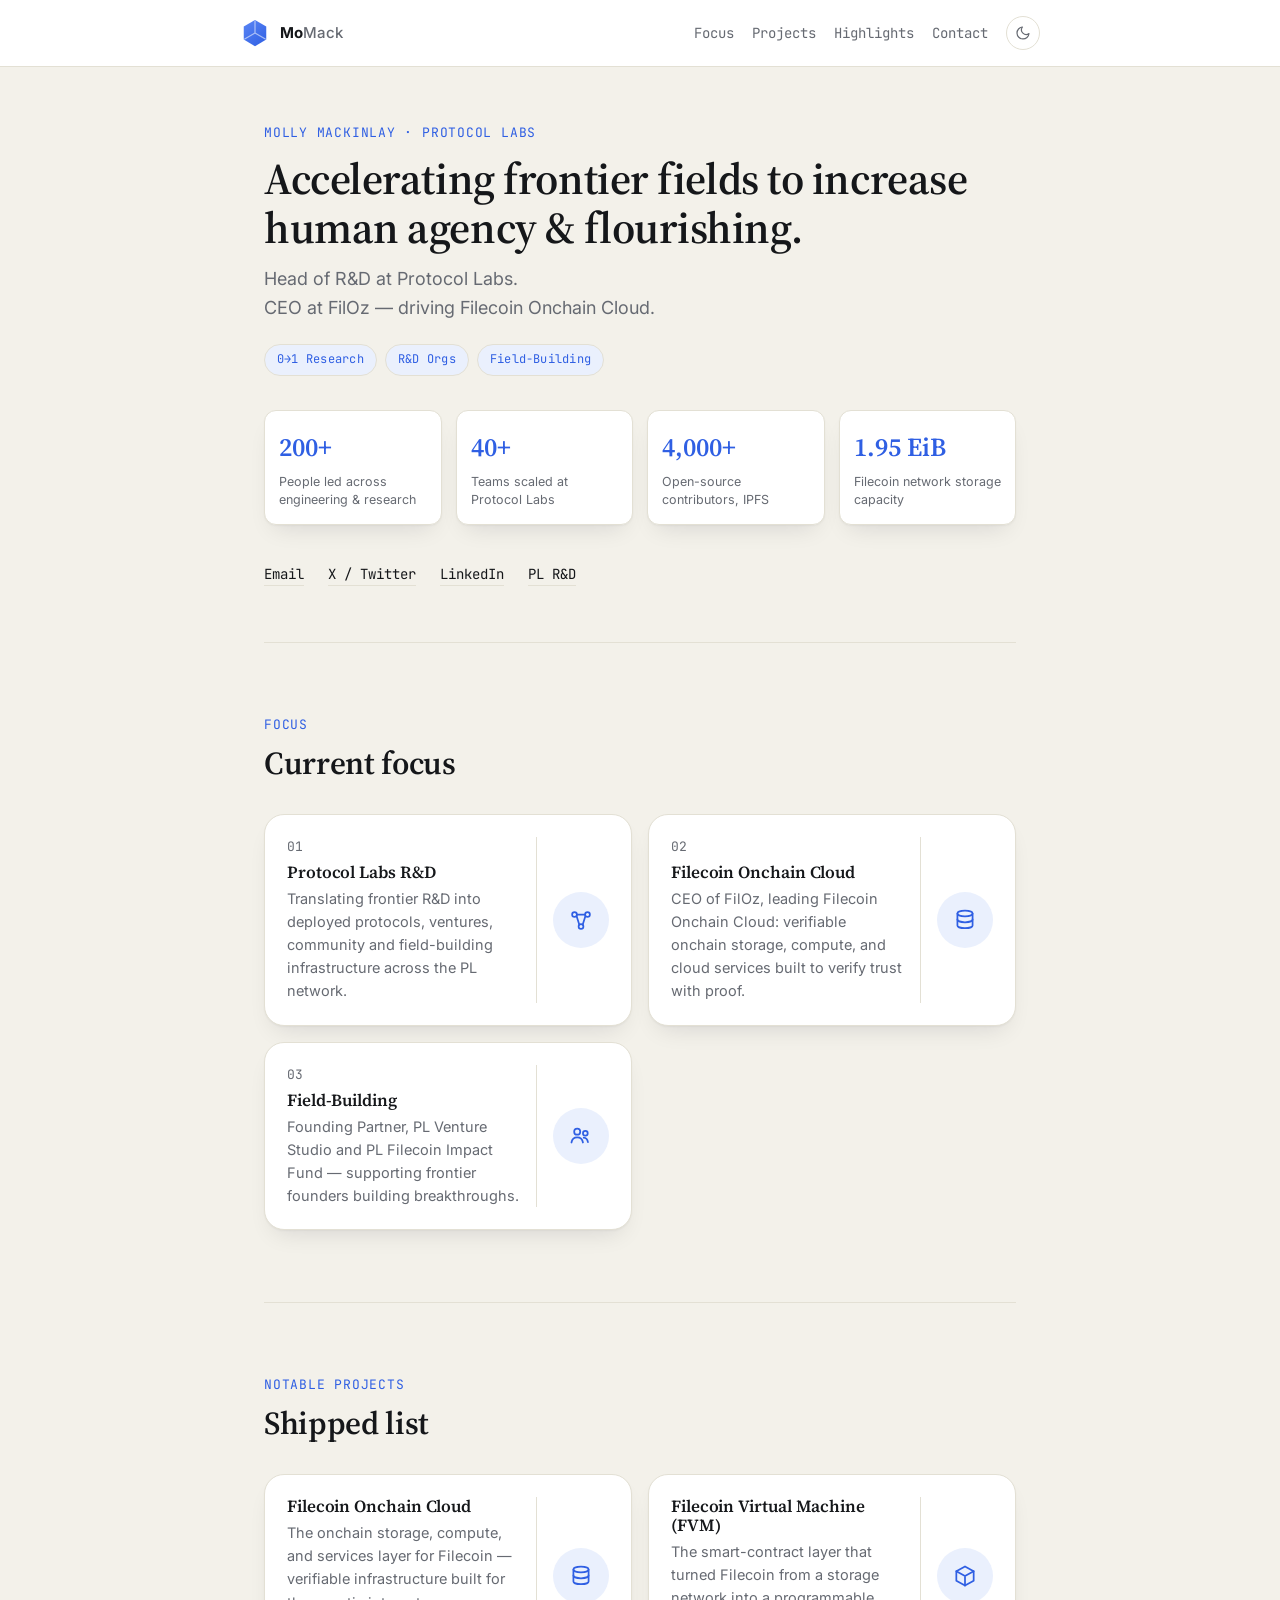
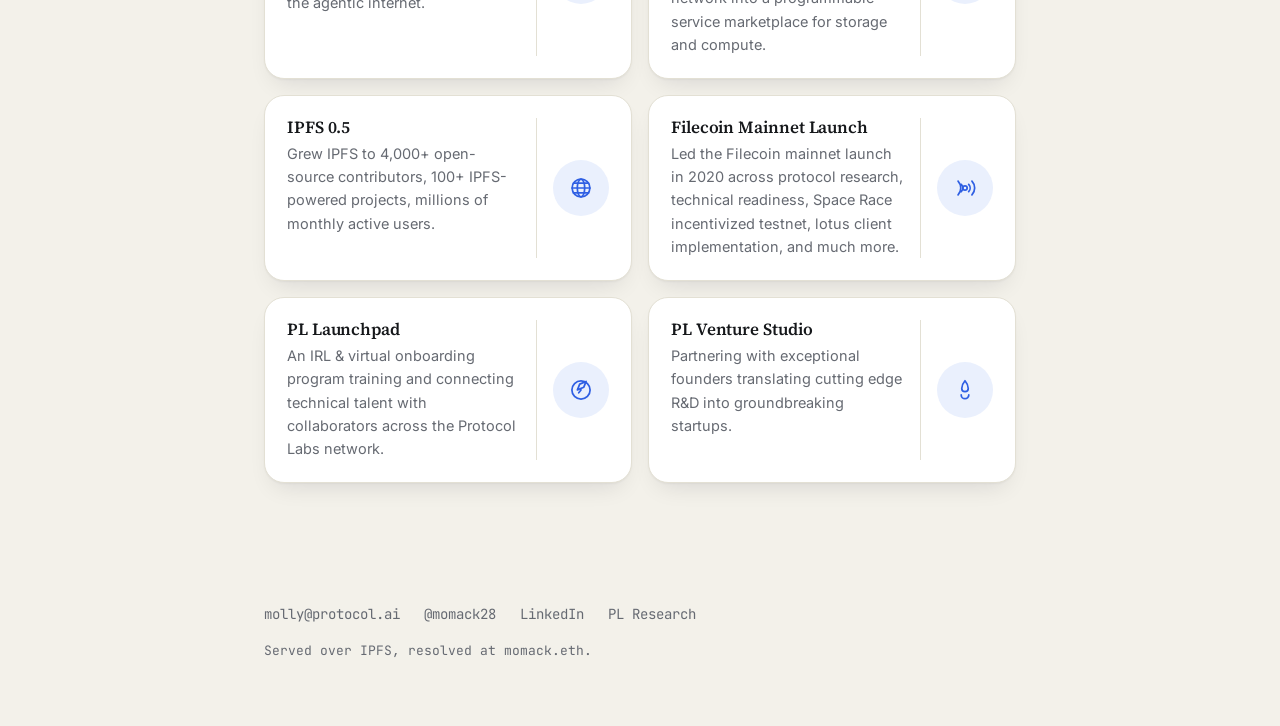
==== version3/index.html @ 441bd0ad "Apply batched suggestions from code review Co-authored-by: Molly <47838057+nalacateria@users.noreply" ====
<!DOCTYPE html>
<html lang="en">
<head>
  <meta charset="utf-8">
  <meta name="viewport" content="width=device-width, initial-scale=1">
  <title>Molly Mackinlay</title>
  <meta name="description" content="Molly Mackinlay — frontier field builder. Head of R&D, Protocol Labs & CEO, FilOz driving Filecoin Onchain Cloud.">

  <meta property="og:title" content="Molly Mackinlay">
  <meta property="og:description" content="Frontier field builder. R&D at Protocol Labs. Filecoin Onchain Cloud.">
  <meta property="og:type" content="website">
  <meta name="twitter:card" content="summary">
  <meta name="twitter:site" content="@momack28">

  <link rel="icon" type="image/svg+xml" href="favicon.svg">
  <link rel="preconnect" href="https://fonts.googleapis.com">
  <link rel="preconnect" href="https://fonts.gstatic.com" crossorigin>
  <link href="https://fonts.googleapis.com/css2?family=Source+Serif+4:opsz,wght@8..60,400;8..60,600;8..60,700&family=Inter:wght@400;500;600;700&family=JetBrains+Mono:wght@400;500&display=swap" rel="stylesheet">
  <link rel="stylesheet" href="style.css">
</head>
<body>

  <header class="topbar">
    <a class="logo" href="#top">
      <svg width="30" height="30" viewBox="0 0 32 32" fill="none">
        <defs>
          <linearGradient id="hex-grad" x1="4" y1="2" x2="28" y2="30" gradientUnits="userSpaceOnUse">
            <stop offset="0" stop-color="#5b86f5"/>
            <stop offset="1" stop-color="#2f5fe3"/>
          </linearGradient>
        </defs>
        <path d="M16 2 L28 9 L28 23 L16 30 L4 23 L4 9 Z" fill="url(#hex-grad)"/>
        <path d="M16 16 L16 3.2 M16 16 L27 22.4 M16 16 L5 22.4" stroke="#ffffff" stroke-opacity="0.55" stroke-width="1.3" stroke-linecap="round"/>
      </svg>
      <span class="wordmark"><b>Mo</b><span>Mack</span></span>
    </a>
    <div class="topbar-right">
      <nav>
        <a href="#focus">Focus</a>
        <a href="#projects">Projects</a>
        <a href="#highlights">Highlights</a>
        <a href="#contact">Contact</a>
      </nav>
      <button class="theme-toggle" id="theme-toggle" type="button" aria-label="Toggle dark mode">
        <svg class="icon-moon" width="16" height="16" viewBox="0 0 24 24" fill="none" stroke="currentColor" stroke-width="1.8" stroke-linecap="round" stroke-linejoin="round"><path d="M21 12.8A9 9 0 1 1 11.2 3 7 7 0 0 0 21 12.8Z"/></svg>
        <svg class="icon-sun" width="16" height="16" viewBox="0 0 24 24" fill="none" stroke="currentColor" stroke-width="1.8" stroke-linecap="round" stroke-linejoin="round"><circle cx="12" cy="12" r="4.5"/><path d="M12 2.5v2.5M12 19v2.5M4.6 4.6l1.8 1.8M17.6 17.6l1.8 1.8M2.5 12h2.5M19 12h2.5M4.6 19.4l1.8-1.8M17.6 6.4l1.8-1.8"/></svg>
      </button>
    </div>
  </header>

  <main id="top">

    <!-- ============================================================
         HERO — edit name, headline, role line, positioning tags,
         intro paragraph, and stats here. Third person throughout.
         Keep it evergreen: what's durably true, not a dated project.
    ============================================================= -->
    <section class="hero">
      <p class="eyebrow">Molly Mackinlay &middot; Protocol Labs</p>
      <h1>Accelerating frontier fields to increase human agency & flourishing.</h1>
      <p class="role">Head of R&amp;D at Protocol Labs.<br>
         CEO at FilOz — driving Filecoin Onchain Cloud.</p>
      <div class="pill-row">
        <span class="pill">0&rarr;1 Research</span>
        <span class="pill">R&amp;D Orgs</span>
        <span class="pill">Field-Building</span>
      </div>
      <div class="stats">
        <div class="stat">
          <p class="stat-number">200+</p>
          <p class="stat-label">People led across engineering &amp; research</p>
        </div>
        <div class="stat">
          <p class="stat-number">40+</p>
          <p class="stat-label">Teams scaled at Protocol Labs</p>
        </div>
        <div class="stat">
          <p class="stat-number">4,000+</p>
          <p class="stat-label">Open-source contributors, IPFS</p>
        </div>
        <div class="stat">
          <p class="stat-number">1.95 EiB</p>
          <p class="stat-label">Filecoin network storage capacity</p>
        </div>
      </div>
      <div class="cta-row">
        <a href="mailto:molly@protocol.ai">Email</a>
        <a href="https://twitter.com/momack28">X / Twitter</a>
        <a href="https://www.linkedin.com/in/mollymackinlay/">LinkedIn</a>
        <a href="https://plrd.org">PL R&amp;D</a>
      </div>
    </section>

    <!-- ============================================================
         FOCUS — the 3-5 things she spends time on right now.
         This is the "now" section: update the copy in place as focus
         shifts, rather than appending dated entries. Each card is
         title + description + a small icon on the right — keep that
         shape if you add one.
    ============================================================= -->
    <section id="focus" class="section">
      <p class="eyebrow">Focus</p>
      <h2>Current focus</h2>
      <div class="grid">
        <div class="card">
          <div class="card-body">
            <p class="tag">01</p>
            <h3>Protocol Labs R&amp;D</h3>
            <p>Translating frontier R&D into deployed protocols, ventures, community and field-building infrastructure across the PL network.</p>
          </div>
          <div class="card-divider"></div>
          <div class="card-icon">
            <svg viewBox="0 0 24 24" fill="none" stroke-width="1.6" stroke-linecap="round" stroke-linejoin="round"><circle cx="6" cy="7" r="2.2"/><circle cx="18" cy="7" r="2.2"/><circle cx="12" cy="18" r="2.2"/><path d="M7.9 8.3 10.3 16M16.1 8.3 13.7 16M8.2 7h7.6"/></svg>
          </div>
        </div>
        <div class="card">
          <div class="card-body">
            <p class="tag">02</p>
            <h3>Filecoin Onchain Cloud</h3>
            <p>CEO of FilOz, leading Filecoin Onchain Cloud: verifiable onchain
               storage, compute, and cloud services built to verify trust with proof.</p>
          </div>
          <div class="card-divider"></div>
          <div class="card-icon">
            <svg viewBox="0 0 24 24" fill="none" stroke-width="1.6" stroke-linecap="round" stroke-linejoin="round"><ellipse cx="12" cy="6" rx="7" ry="2.6"/><path d="M5 6v5.5c0 1.4 3.1 2.6 7 2.6s7-1.2 7-2.6V6"/><path d="M5 11.5V17c0 1.4 3.1 2.6 7 2.6s7-1.2 7-2.6v-5.5"/></svg>
          </div>
        </div>
        
        <div class="card">
          <div class="card-body">
            <p class="tag">03</p>
            <h3>Field-Building</h3>
            <p>Founding Partner, PL Venture Studio and PL Filecoin Impact Fund — supporting frontier founders building breakthroughs.</p>
          </div>
          <div class="card-divider"></div>
          <div class="card-icon">
            <svg viewBox="0 0 24 24" fill="none" stroke-width="1.6" stroke-linecap="round" stroke-linejoin="round"><circle cx="8.5" cy="8" r="2.8"/><circle cx="16" cy="9.5" r="2.2"/><path d="M3.2 18c.5-3 2.6-4.8 5.3-4.8s4.8 1.8 5.3 4.8M14.5 13.6c2 .2 3.5 1.7 3.9 4"/></svg>
          </div>
        </div>
      </div>
    </section>

    <!-- ============================================================
         NOTABLE PROJECTS — durable, named 0-to-1 initiatives.
         Add a card when something becomes a lasting part of the
         track record; otherwise leave this alone. Not a changelog.
    ============================================================= -->
    <section id="projects" class="section">
      <p class="eyebrow">Notable Projects</p>
      <h2>Shipped list</h2>
      <div class="profiles">
        <article class="profile">
          <div class="profile-body">
            <h3>Filecoin Onchain Cloud</h3>
            <p>
              The onchain storage, compute, and services layer for Filecoin —
              verifiable infrastructure built for the agentic internet.
            </p>
          </div>
          <div class="profile-divider"></div>
          <div class="profile-icon">
            <svg viewBox="0 0 24 24" fill="none" stroke-width="1.6" stroke-linecap="round" stroke-linejoin="round"><ellipse cx="12" cy="6" rx="7" ry="2.6"/><path d="M5 6v5.5c0 1.4 3.1 2.6 7 2.6s7-1.2 7-2.6V6"/><path d="M5 11.5V17c0 1.4 3.1 2.6 7 2.6s7-1.2 7-2.6v-5.5"/></svg>
          </div>
        </article>
        <article class="profile">
          <div class="profile-body">
            <h3>Filecoin Virtual Machine (FVM)</h3>
            <p>
              The smart-contract layer that turned Filecoin from a storage
              network into a programmable service marketplace for storage and
              compute.
            </p>
          </div>
          <div class="profile-divider"></div>
          <div class="profile-icon">
            <svg viewBox="0 0 24 24" fill="none" stroke-width="1.6" stroke-linecap="round" stroke-linejoin="round"><path d="M12 3.2 20 7.6v8.8L12 20.8 4 16.4V7.6Z"/><path d="M4 7.6 12 12l8-4.4M12 12v8.8"/></svg>
          </div>
        </article>
        <article class="profile">
          <div class="profile-body">
            <h3>IPFS 0.5</h3>
            <p>
              Grew IPFS to 4,000+ open-source contributors, 100+
              IPFS-powered projects, millions of monthly active users.
            </p>
          </div>
          <div class="profile-divider"></div>
          <div class="profile-icon">
            <svg viewBox="0 0 24 24" fill="none" stroke-width="1.6" stroke-linecap="round" stroke-linejoin="round"><circle cx="12" cy="12" r="8.2"/><ellipse cx="12" cy="12" rx="3.4" ry="8.2"/><path d="M3.8 12h16.4M5 7.5h14M5 16.5h14"/></svg>
          </div>
        </article>
        <article class="profile">
          <div class="profile-body">
            <h3>Filecoin Mainnet Launch</h3>
            <p>
              Led the Filecoin mainnet launch in 2020 across protocol research, 
              technical readiness, Space Race incentivized testnet, lotus client implementation, 
              and much more.
            </p>
          </div>
          <div class="profile-divider"></div>
          <div class="profile-icon">
            <svg viewBox="0 0 24 24" fill="none" stroke-width="1.6" stroke-linecap="round" stroke-linejoin="round"><circle cx="12" cy="12" r="2"/><path d="M8.6 8.6a5 5 0 0 1 0 6.8M15.4 8.6a5 5 0 0 1 0 6.8M5.6 5.6a9.4 9.4 0 0 1 0 12.8M18.4 5.6a9.4 9.4 0 0 1 0 12.8"/></svg>
          </div>
        </article>
        <article class="profile">
          <div class="profile-body">
            <h3>PL Launchpad</h3>
            <p>
              An IRL & virtual onboarding program training and connecting technical
              talent with collaborators across the Protocol Labs network.
            </p>
          </div>
          <div class="profile-divider"></div>
          <div class="profile-icon">
            <svg viewBox="0 0 24 24" fill="none" stroke-width="1.6" stroke-linecap="round" stroke-linejoin="round"><circle cx="12" cy="12" r="8.4"/><path d="m14.6 9.4-5.9 2.5 2.1-5.3 5.9-2.5-2.1 5.3Zm-2.6 2.6L9.9 14.6"/></svg>
          </div>
        </article>
        <article class="profile">
          <div class="profile-body">
            <h3>PL Venture Studio</h3>
            <p>
              Partnering with exceptional founders translating cutting edge R&D into groundbreaking startups.
            </p>
          </div>
          <div class="profile-divider"></div>
          <div class="profile-icon">
            <svg viewBox="0 0 24 24" fill="none" stroke-width="1.6" stroke-linecap="round" stroke-linejoin="round"><path d="M12 3.5c2 2.4 3 4.8 3 7a3 3 0 1 1-6 0c0-2.2 1-4.6 3-7Z"/><path d="M8.5 16.5a3.5 3.5 0 0 0 7 0"/></svg>
          </div>
        </article>
      </div>
    </section>

    

  </main>

  <!-- ============================================================
       FOOTER — contact links. Update handles here if they change;
       this is the only other place they appear besides the hero CTA.
  ============================================================= -->
  <footer id="contact">
    <div class="footer-links">
      <a href="mailto:molly@protocol.ai">molly@protocol.ai</a>
      <a href="https://twitter.com/momack28">@momack28</a>
      <a href="https://www.linkedin.com/in/mollymackinlay/">LinkedIn</a>
      <a href="https://research.protocol.ai/authors/molly-mackinlay/">PL Research</a>
    </div>
    <p class="footer-note">Served over IPFS, resolved at momack.eth.</p>
  </footer>

  <script>
    (function () {
      var root = document.documentElement;
      var btn = document.getElementById('theme-toggle');
      var stored = localStorage.getItem('theme');
      if (stored) root.setAttribute('data-theme', stored);
      btn.addEventListener('click', function () {
        var next = root.getAttribute('data-theme') === 'dark' ? 'light' : 'dark';
        root.setAttribute('data-theme', next);
        localStorage.setItem('theme', next);
      });
    })();
  </script>

</body>
</html>
---- version3/style.css ----
/* ==========================================================
   Design tokens — change these to re-theme the whole site.
   Light-default editorial palette (cream page, white cards),
   with a dark variant toggled via [data-theme="dark"] on <html>.
   ========================================================== */
:root {
  --bg: #f3f1ea;
  --bg-topbar: #ffffff;
  --bg-card: #ffffff;
  --border: #e3e0d4;
  --text: #15171a;
  --text-muted: #666a72;
  --accent: #2f5fe3;
  --accent-tint: #eaf0fd;
  --shadow: 0 1px 2px rgba(20, 20, 30, 0.04), 0 12px 24px -10px rgba(20, 20, 30, 0.12);
  --radius: 20px;
  --radius-sm: 12px;
  --font-serif: 'Source Serif 4', Georgia, serif;
  --font-sans: 'Inter', system-ui, -apple-system, 'Segoe UI', sans-serif;
  --font-mono: 'JetBrains Mono', ui-monospace, 'SF Mono', Menlo, monospace;
  --max-width: 800px;
}

html[data-theme="dark"] {
  --bg: #0c0d10;
  --bg-topbar: #121317;
  --bg-card: #17181d;
  --border: #272930;
  --text: #ebe9e4;
  --text-muted: #9a9ca3;
  --accent: #7fa2ff;
  --accent-tint: #1b2440;
  --shadow: 0 1px 2px rgba(0, 0, 0, 0.3), 0 12px 24px -10px rgba(0, 0, 0, 0.5);
}

* { box-sizing: border-box; }

html { scroll-behavior: smooth; }

body {
  margin: 0;
  background: var(--bg);
  color: var(--text);
  font-family: var(--font-sans);
  font-size: 17px;
  line-height: 1.6;
  -webkit-font-smoothing: antialiased;
  transition: background 0.15s ease, color 0.15s ease;
}

a {
  color: var(--text);
  text-decoration: none;
  border-bottom: 1px solid var(--border);
  transition: border-color 0.15s ease, color 0.15s ease;
}

a:hover {
  color: var(--accent);
  border-color: var(--accent);
}

.eyebrow {
  font-family: var(--font-mono);
  font-size: 13px;
  letter-spacing: 0.06em;
  text-transform: uppercase;
  color: var(--accent);
  margin: 0 0 0.75em;
}

/* Topbar */
.topbar {
  position: sticky;
  top: 0;
  z-index: 10;
  display: flex;
  align-items: center;
  justify-content: space-between;
  padding: 16px max(24px, calc((100% - var(--max-width)) / 2));
  background: var(--bg-topbar);
  border-bottom: 1px solid var(--border);
}

.logo {
  display: flex;
  align-items: center;
  gap: 10px;
  border: none;
}

.logo svg { display: block; }

.logo .wordmark {
  font-family: var(--font-sans);
  font-size: 15px;
  letter-spacing: 0.01em;
}

.logo .wordmark b { font-weight: 700; }
.logo .wordmark span { color: var(--text-muted); font-weight: 500; }

.topbar-right {
  display: flex;
  align-items: center;
  gap: 18px;
}

.topbar nav {
  display: flex;
  gap: 18px;
}

.topbar nav a {
  font-family: var(--font-mono);
  font-size: 14px;
  border: none;
  color: var(--text-muted);
}

.topbar nav a:hover { color: var(--accent); }

.theme-toggle {
  display: flex;
  align-items: center;
  justify-content: center;
  width: 34px;
  height: 34px;
  border-radius: 50%;
  border: 1px solid var(--border);
  background: var(--bg-card);
  color: var(--text-muted);
  cursor: pointer;
  padding: 0;
}

.theme-toggle:hover { color: var(--accent); border-color: var(--accent); }

html[data-theme="dark"] .icon-moon { display: none; }
.icon-sun { display: none; }
html[data-theme="dark"] .icon-sun { display: block; }

/* Layout */
main {
  max-width: var(--max-width);
  margin: 0 auto;
  padding: 0 24px;
}

.section {
  padding: 72px 0;
  border-top: 1px solid var(--border);
}

h1, h2, h3 {
  font-family: var(--font-serif);
  font-weight: 600;
  line-height: 1.12;
  letter-spacing: -0.01em;
  margin: 0 0 0.4em;
}

h2 { font-size: 32px; margin-bottom: 32px; }
h3 { font-size: 19px; letter-spacing: -0.005em; }

/* Hero */
.hero {
  padding: 56px 0 56px;
}

.hero h1 {
  font-size: 44px;
  font-weight: 600;
  margin-bottom: 0.3em;
}

.hero .role {
  color: var(--text-muted);
  font-size: 18px;
  margin: 0 0 1.2em;
}

.pill-row {
  display: flex;
  flex-wrap: wrap;
  gap: 8px;
  margin: 0 0 2em;
}

.pill {
  font-family: var(--font-mono);
  font-size: 12px;
  letter-spacing: 0.02em;
  color: var(--accent);
  background: var(--accent-tint);
  border: 1px solid var(--border);
  border-radius: 999px;
  padding: 5px 12px;
}

.stats {
  display: grid;
  grid-template-columns: repeat(4, 1fr);
  gap: 14px;
  margin: 0 0 2.2em;
}

.stat {
  background: var(--bg-card);
  border: 1px solid var(--border);
  border-radius: var(--radius-sm);
  box-shadow: var(--shadow);
  padding: 16px 14px;
}

.stat-number {
  font-family: var(--font-serif);
  font-size: 26px;
  font-weight: 600;
  color: var(--accent);
  margin: 0 0 0.2em;
}

.stat-label {
  font-size: 12.5px;
  color: var(--text-muted);
  margin: 0;
  line-height: 1.4;
}

.cta-row {
  display: flex;
  flex-wrap: wrap;
  gap: 12px 24px;
}

.cta-row a {
  font-family: var(--font-mono);
  font-size: 14px;
}

/* Card components — Focus + Projects share this language:
   white card, divider, icon swatch on the right. */
.grid {
  display: grid;
  grid-template-columns: repeat(2, 1fr);
  gap: 16px;
}

.profiles {
  display: grid;
  grid-template-columns: repeat(2, 1fr);
  gap: 16px;
}

.card, .profile {
  display: flex;
  align-items: stretch;
  gap: 16px;
  background: var(--bg-card);
  border: 1px solid var(--border);
  border-radius: var(--radius);
  box-shadow: var(--shadow);
  padding: 22px;
}

.card-body, .profile-body {
  flex: 1;
  min-width: 0;
}

.card .tag {
  font-family: var(--font-mono);
  color: var(--text-muted);
  font-size: 13px;
  margin: 0 0 0.4em;
}

.card h3, .profile h3 {
  font-size: 17px;
  margin-bottom: 0.3em;
}

.card p:last-child, .profile p:last-child {
  color: var(--text-muted);
  margin: 0;
  font-size: 14.5px;
}

.card-divider, .profile-divider {
  width: 1px;
  background: var(--border);
  flex-shrink: 0;
}

.card-icon, .profile-icon {
  flex-shrink: 0;
  width: 56px;
  height: 56px;
  align-self: center;
  border-radius: 50%;
  background: var(--accent-tint);
  display: flex;
  align-items: center;
  justify-content: center;
}

.card-icon svg, .profile-icon svg {
  width: 26px;
  height: 26px;
  stroke: var(--accent);
}

/* Highlights timeline */
.timeline {
  display: flex;
  flex-direction: column;
  gap: 36px;
}

.era h3 {
  color: var(--accent);
  margin-bottom: 0.6em;
}

.era ul {
  margin: 0;
  padding: 0;
  list-style: none;
}

.era li {
  position: relative;
  padding: 0 0 10px 20px;
  color: var(--text-muted);
}

.era li::before {
  content: '';
  position: absolute;
  left: 0;
  top: 10px;
  width: 6px;
  height: 6px;
  border-radius: 50%;
  background: var(--accent);
}

/* Footer */
footer {
  max-width: var(--max-width);
  margin: 0 auto;
  padding: 48px 24px 64px;
}

.footer-links {
  display: flex;
  flex-wrap: wrap;
  gap: 12px 24px;
  margin-bottom: 16px;
}

.footer-links a {
  font-family: var(--font-mono);
  font-size: 14px;
  border: none;
  color: var(--text-muted);
}

.footer-links a:hover { color: var(--accent); }

.footer-note {
  font-family: var(--font-mono);
  font-size: 13px;
  color: var(--text-muted);
  margin: 0;
}

@media (max-width: 680px) {
  .topbar nav { display: none; }
  .hero h1 { font-size: 34px; max-width: 100%; }
  .grid { grid-template-columns: 1fr; }
  .profiles { grid-template-columns: 1fr; }
  .stats { grid-template-columns: repeat(2, 1fr); }
  .card-icon, .profile-icon { width: 46px; height: 46px; }
  .card-icon svg, .profile-icon svg { width: 20px; height: 20px; }
}
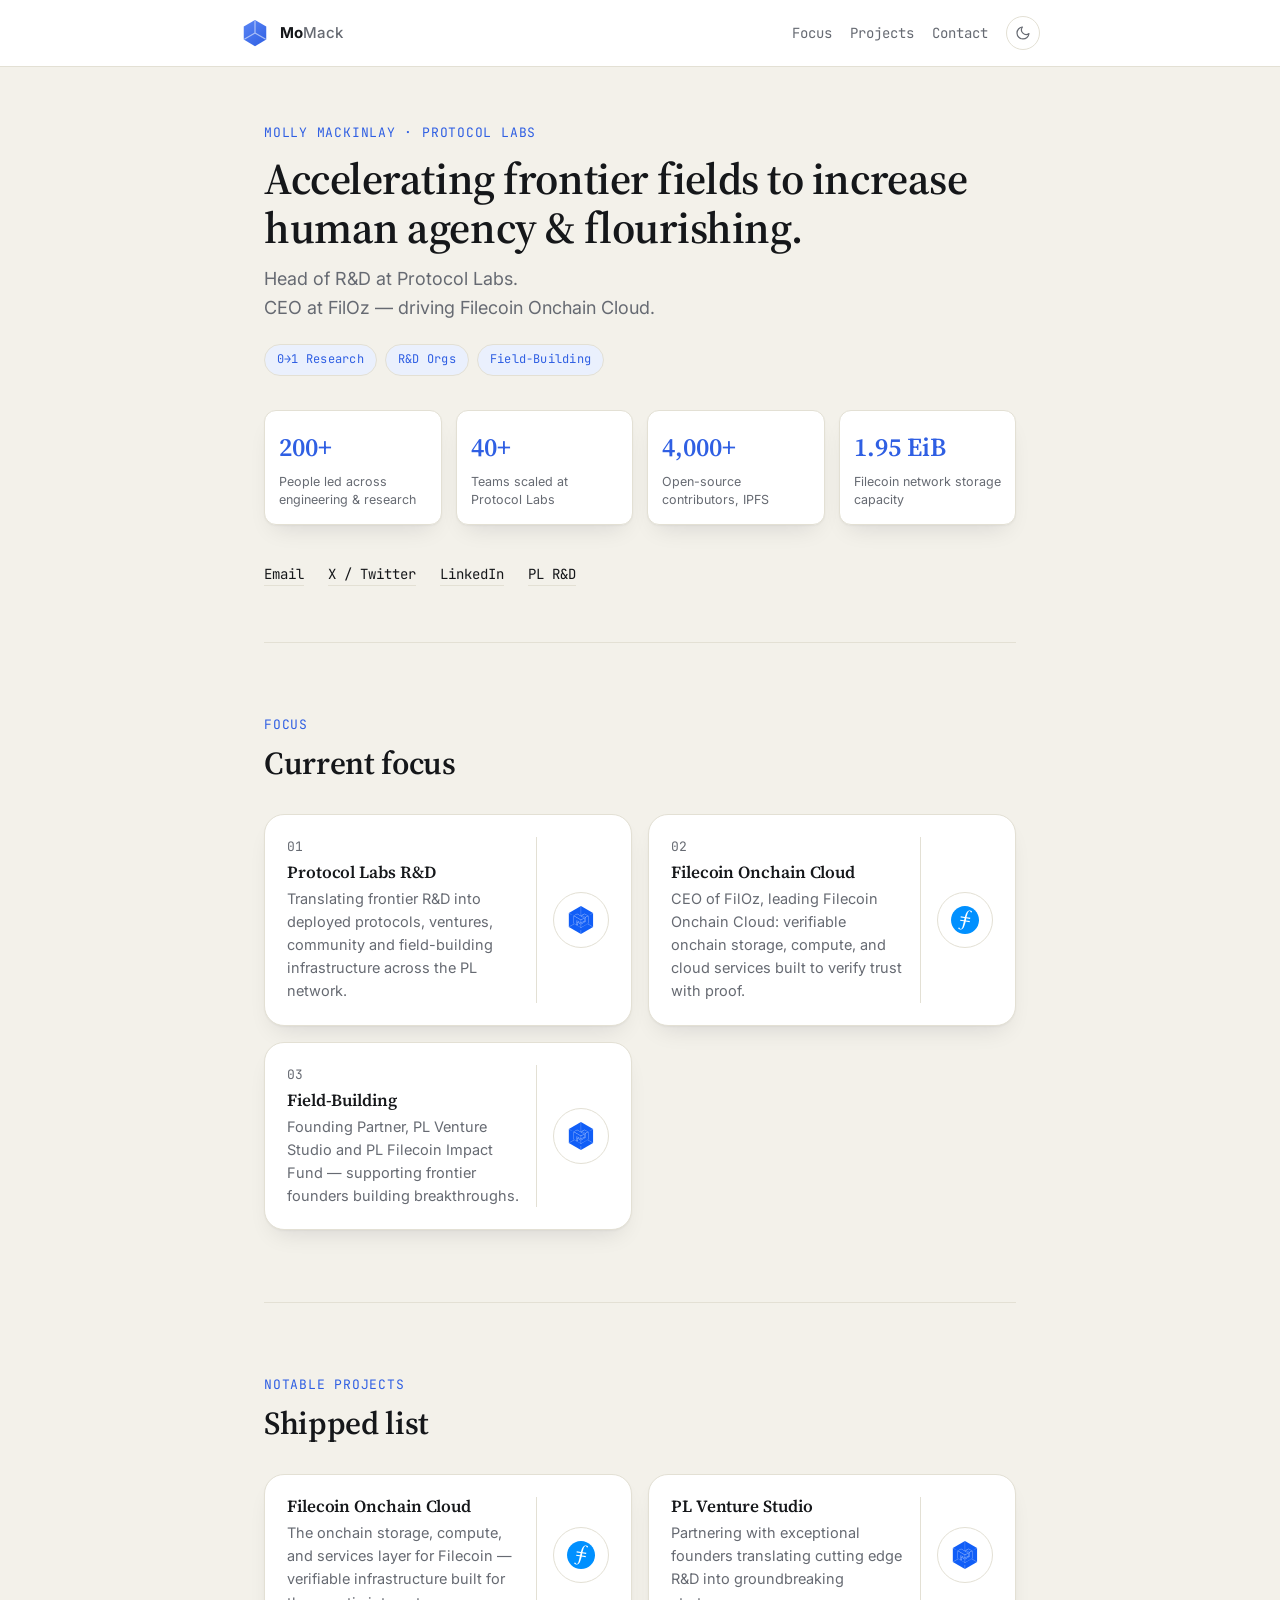
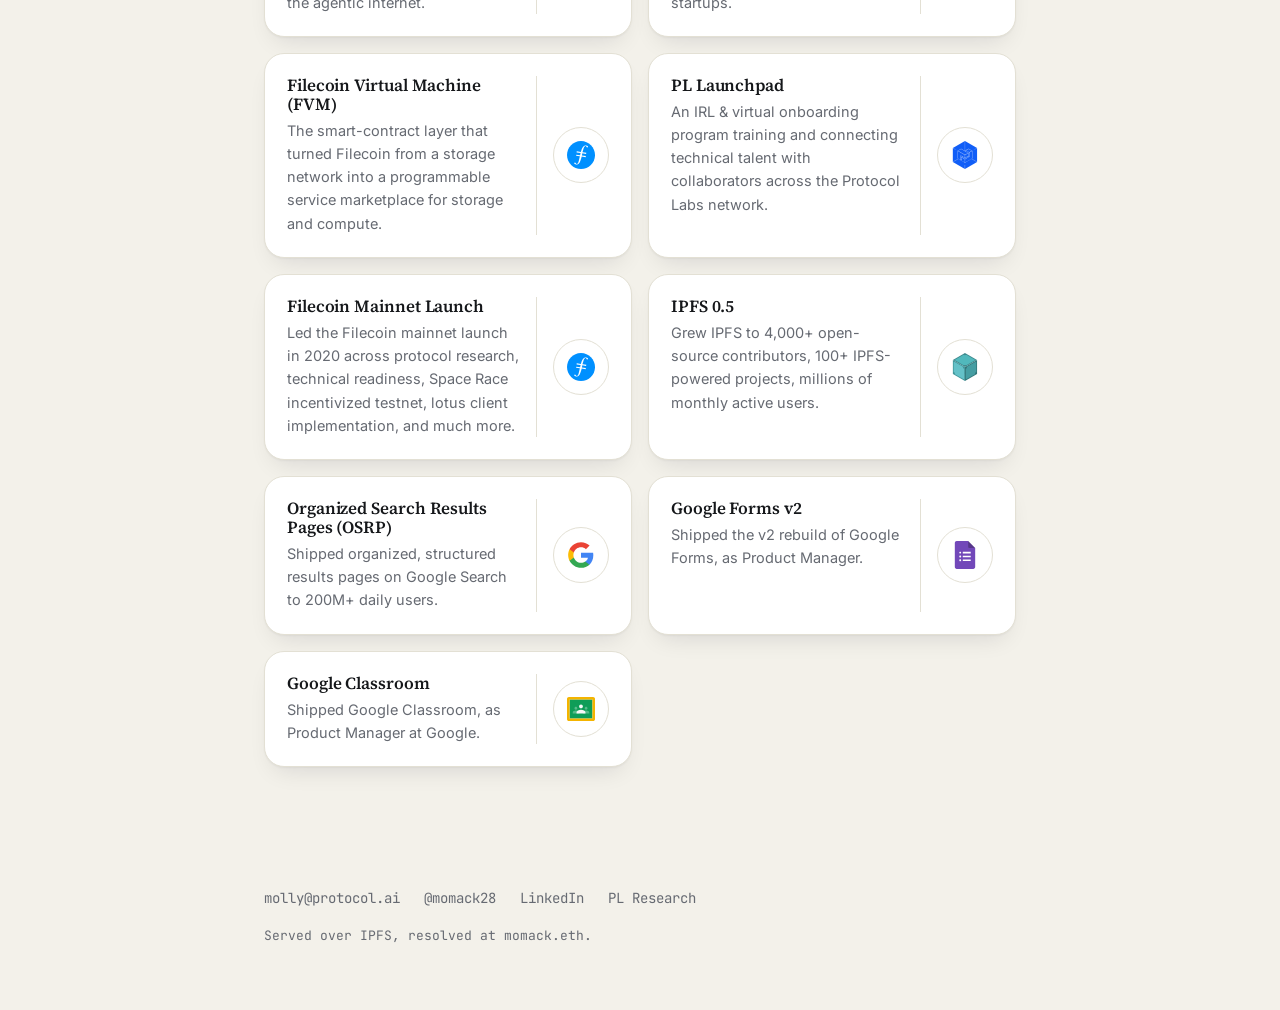
==== commit 3994da3f: "Add card hyperlinks, real project logos, reorder projects reverse-chron Building on the latest revie" ====
--- a/version3/index.html
+++ b/version3/index.html
@@ -19,6 +19,82 @@
   <link rel="stylesheet" href="style.css">
 </head>
 <body>
+
+  <!-- ============================================================
+       LOGO SPRITE — one copy of each project/org mark, referenced
+       by <use> from every card icon below. Edit the mark here once
+       and every card using it updates. Never rendered directly.
+  ============================================================= -->
+  <svg style="display:none" aria-hidden="true">
+    <symbol id="logo-pl" viewBox="0 0 153 176">
+      <polygon fill="#115EF7" points="76.2003 0 0.0003 43.9397 0.0003 131.8297 76.2003 175.8297 152.4003 131.8297 152.4003 43.9397"/>
+      <g transform="translate(0, -0.17)">
+        <g transform="translate(75, 151)">
+          <polygon fill="#EFF1F4" points="0.4649 0.0002 0.4649 24.5752 1.1999 25.0002 1.9649 24.5592 1.9649 0.0002"/>
+        </g>
+        <polygon fill="#EFF1F4" points="22.0254 55.9601 0.7504 43.6771 0.0004 44.1091 0.0004 44.9761 21.2754 57.2591"/>
+        <polygon fill="#EFF1F4" points="131.1241 57.259 152.4001 44.976 152.4001 44.11 151.6491 43.677 130.3741 55.96"/>
+        <polygon fill="#C6D6F7" points="76.9795 64.4885 76.9795 0.6195 76.2005 0.1705 75.4795 0.5855 75.4795 64.4885"/>
+        <polygon fill="#C6D6F7" points="34.1504 111.4191 0.0004 131.1651 0.0004 132.0001 0.7774 132.4481 34.9004 112.7181"/>
+        <polygon fill="#C6D6F7" points="118.4385 111.5607 117.6885 112.8597 151.6205 132.4507 152.4005 131.9997 152.4005 131.1687"/>
+      </g>
+      <g transform="translate(30, 47.83)" fill="#FFFFFF">
+        <path d="M46.9502,87.0285 L46.9502,66.6105 L73.7622,51.1305 C73.9952,50.9965 74.1372,50.7485 74.1372,50.4805 L74.1432,24.7395 L90.6992,15.1825 L90.6992,61.7695 L46.9502,87.0285 Z M26.1112,75.7005 L26.1112,55.3415 L45.4502,66.6095 L45.4502,87.0285 L26.1912,75.9095 L26.1112,75.7005 Z M52.4272,11.3355 L68.9732,1.7735 L89.9492,13.8835 L73.3932,23.4405 L52.4272,11.3355 Z M91.8242,13.2345 L69.3482,0.2575 C69.1162,0.1235 68.8312,0.1235 68.5982,0.2575 L50.5522,10.6855 C50.3202,10.8185 50.1792,11.0655 50.1782,11.3325 L50.1772,11.3325 L50.1482,18.4025 L51.6482,18.4085 L51.6722,12.6315 L72.6432,24.7395 L72.6372,49.1765 L67.6902,46.3015 L66.9362,47.5985 L71.8912,50.4785 L46.2022,65.3105 L26.8562,54.0405 L31.4772,51.3725 L30.7272,50.0735 L24.9882,53.3865 L24.9872,53.3865 C24.7552,53.5205 24.6112,53.7685 24.6112,54.0375 L24.6112,75.8395 C24.6112,75.9305 24.6282,76.0215 24.6612,76.1065 L24.8862,76.6935 C24.9472,76.8545 25.0612,76.9895 25.2112,77.0755 L45.8252,88.9765 C45.9412,89.0445 46.0702,89.0775 46.2002,89.0775 C46.3302,89.0775 46.4592,89.0445 46.5752,88.9765 L91.8242,62.8515 C92.0562,62.7175 92.1992,62.4695 92.1992,62.2025 L92.1992,13.8835 C92.1992,13.6165 92.0562,13.3685 91.8242,13.2345 L91.8242,13.2345 Z"/>
+        <path d="M46.9502,57.8488 L46.9502,40.4378 L66.5562,29.1178 L66.5562,46.5298 L46.9502,57.8488 Z M20.0922,43.2078 C19.8592,43.0738 19.5742,43.0738 19.3422,43.2078 C19.1092,43.3418 18.9672,43.5898 18.9672,43.8578 L18.9672,71.6698 L1.6972,61.4998 L1.6972,15.0978 L45.4502,40.4378 L45.4502,57.8488 L20.0922,43.2078 Z M21.8382,2.4328 L65.8062,27.8188 L46.2012,39.1388 L2.4372,13.7918 L21.8382,2.4328 Z M67.6812,27.1688 L22.2102,0.9158 C21.9772,0.7808 21.6902,0.7828 21.4562,0.9178 L0.5682,13.1488 C0.3392,13.2838 0.1972,13.5298 0.1972,13.7958 L0.1972,61.9288 C0.1972,62.1948 0.3382,62.4408 0.5662,62.5758 L19.3362,73.6288 C19.4532,73.6988 19.5852,73.7328 19.7172,73.7328 C19.8452,73.7328 19.9732,73.6998 20.0892,73.6338 C20.0902,73.6328 20.0902,73.6318 20.0922,73.6308 L20.0922,73.6318 L25.4922,70.5138 L24.7422,69.2148 L20.4672,71.6838 L20.4672,45.1568 L45.8252,59.7968 C46.0572,59.9318 46.3432,59.9318 46.5752,59.7968 L67.6812,47.6118 C67.9142,47.4778 68.0562,47.2298 68.0562,46.9618 L68.0562,27.8188 C68.0562,27.5508 67.9142,27.3028 67.6812,27.1688 L67.6812,27.1688 Z"/>
+      </g>
+    </symbol>
+    <symbol id="logo-filecoin" viewBox="0 0 40 40">
+      <defs>
+        <filter id="fil-mask-filter" filterUnits="userSpaceOnUse" x="0" y="0" width="40" height="40">
+          <feColorMatrix type="matrix" values="1 0 0 0 0  0 1 0 0 0  0 0 1 0 0  0 0 0 1 0"/>
+        </filter>
+      </defs>
+      <mask maskUnits="userSpaceOnUse" x="0" y="0" width="40" height="40" id="fil-mask">
+        <g style="filter:url(#fil-mask-filter)">
+          <path fill="#fff" fill-rule="evenodd" clip-rule="evenodd" d="M0,0h40v40H0V0z"/>
+        </g>
+      </mask>
+      <path fill="#0090FF" d="M20,40C9,40,0,31,0,19.9C0.1,8.9,9-0.1,20.1,0C31.1,0.1,40,9,40,20.2C39.9,31.1,31,40,20,40"/>
+      <path mask="url(#fil-mask)" fill="#fff" fill-rule="evenodd" clip-rule="evenodd" d="M21.9,17.6l-0.6,3.2l5.7,0.8l-0.4,1.5L21,22.3c-0.4,1.3-0.6,2.7-1.1,3.9c-0.5,1.4-1,2.8-1.6,4.1
+        c-0.8,1.7-2.2,2.9-4.1,3.2c-1.1,0.2-2.3,0.1-3.2-0.6c-0.3-0.2-0.6-0.6-0.6-0.9c0-0.4,0.2-0.9,0.5-1.1c0.2-0.1,0.7,0,1,0.1
+        c0.3,0.3,0.6,0.7,0.8,1.1c0.6,0.8,1.4,0.9,2.2,0.3c0.9-0.8,1.4-1.9,1.7-3c0.6-2.4,1.2-4.7,1.7-7.1v-0.4L13,21.1l0.2-1.5l5.5,0.8
+        l0.7-3.1l-5.7-0.9l0.2-1.6l5.9,0.8c0.2-0.6,0.3-1.1,0.5-1.6c0.5-1.8,1-3.6,2.2-5.2s2.6-2.6,4.7-2.5c0.9,0,1.8,0.3,2.4,1
+        c0.1,0.1,0.3,0.3,0.3,0.5c0,0.4,0,0.9-0.3,1.2c-0.4,0.3-0.9,0.2-1.3-0.2c-0.3-0.3-0.5-0.6-0.8-0.9C26.9,7.1,26,7,25.3,7.7
+        c-0.5,0.5-1,1.2-1.3,1.9c-0.7,2.1-1.2,4.3-1.9,6.5l5.5,0.8l-0.4,1.5L21.9,17.6"/>
+    </symbol>
+    <symbol id="logo-ipfs" viewBox="0 0 118 136">
+      <path d="M58.8452 135.964L117.606 102.013V34.1606L58.8452 68.0628V135.964Z" fill="#35777A"/>
+      <path d="M58.8452 135.964V67.9968L0.0847168 34.1606V102.013L58.8452 135.964Z" fill="#43979B"/>
+      <path d="M0.0847168 34.1607L58.8452 68.0629L117.606 34.1607L58.8452 0.258545L0.0847168 34.1607Z" fill="#3F898D"/>
+      <path d="M52.7999 8.4126L10.1925 33.0291C10.2892 33.8029 10.2892 34.5284 10.1925 35.3022L52.7999 59.9187C56.3788 57.2588 61.3117 57.2588 64.8906 59.9187L107.498 35.3022C107.401 34.5284 107.401 33.8029 107.498 33.0291L64.8906 8.4126C61.2634 11.0725 56.3788 11.0725 52.7999 8.4126Z" fill="#51B8BC"/>
+      <path d="M111.56 42.0728L68.9047 66.9311C69.3883 71.3805 66.9702 75.588 62.8594 77.3774L62.9077 126.32C63.5848 126.611 64.2619 126.997 64.8906 127.481L107.498 102.865C107.014 98.4151 109.433 94.2076 113.543 92.4182V43.2335C112.866 42.9433 112.189 42.5564 111.56 42.0728Z" fill="#459DA2"/>
+      <path d="M6.13008 42.363C5.50137 42.7983 4.87266 43.1852 4.14722 43.5238V92.7085C8.25804 94.4979 10.6762 98.7538 10.1925 103.155L52.8 127.771C53.4287 127.336 54.0574 126.949 54.7828 126.611V77.4259C50.672 75.6365 48.2539 71.3806 48.7375 66.9796L6.13008 42.363Z" fill="#64C1C8"/>
+    </symbol>
+    <symbol id="logo-google" viewBox="0 0 24 24">
+      <path d="M22.56 12.25c0-.78-.07-1.53-.2-2.25H12v4.26h5.92c-.26 1.37-1.04 2.53-2.21 3.31v2.77h3.57c2.08-1.92 3.28-4.74 3.28-8.09z" fill="#4285F4"/>
+      <path d="M12 23c2.97 0 5.46-.98 7.28-2.66l-3.57-2.77c-.98.66-2.23 1.06-3.71 1.06-2.86 0-5.29-1.93-6.16-4.53H2.18v2.84C3.99 20.53 7.7 23 12 23z" fill="#34A853"/>
+      <path d="M5.84 14.09c-.22-.66-.35-1.36-.35-2.09s.13-1.43.35-2.09V7.07H2.18C1.43 8.55 1 10.22 1 12s.43 3.45 1.18 4.93l2.85-2.22.81-.62z" fill="#FBBC05"/>
+      <path d="M12 5.38c1.62 0 3.06.56 4.21 1.64l3.15-3.15C17.45 2.09 14.97 1 12 1 7.7 1 3.99 3.47 2.18 7.07l3.66 2.84c.87-2.6 3.3-4.53 6.16-4.53z" fill="#EA4335"/>
+    </symbol>
+    <symbol id="logo-forms" viewBox="0 0 64 88">
+      <path d="m 41.999971,21.999985 12.06499,2.279998 9.934995,-2.279998 L 41.999971,0 38.964972,10.429993 Z" fill="#56368a"/>
+      <path d="M 41.999971,21.999985 V 0 H 5.9999959 C 2.6849982,0 0,2.6849982 0,5.9999959 V 81.999944 c 0,3.314998 2.6849982,5.999996 5.9999959,5.999996 H 57.99996 c 3.314998,0 5.999996,-2.684998 5.999996,-5.999996 V 21.999985 Z" fill="#7248b9"/>
+      <path d="m 16.999988,63.499958 c -1.654999,0 -2.999997,-1.345 -2.999997,-2.999999 0,-1.655 1.344998,-2.999997 2.999997,-2.999997 1.654998,0 2.999998,1.344997 2.999998,2.999997 0,1.654999 -1.345,2.999999 -2.999998,2.999999 z m 0,-11.999993 c -1.654999,0 -2.999997,-1.344999 -2.999997,-2.999998 0,-1.654999 1.344998,-2.999997 2.999997,-2.999997 1.654998,0 2.999998,1.344998 2.999998,2.999997 0,1.654999 -1.345,2.999998 -2.999998,2.999998 z m 0,-11.999991 c -1.654999,0 -2.999997,-1.345 -2.999997,-2.999998 0,-1.654999 1.344998,-2.999998 2.999997,-2.999998 1.654998,0 2.999998,1.344999 2.999998,2.999998 0,1.654998 -1.345,2.999998 -2.999998,2.999998 z M 49.999965,62.999957 H 24.999982 V 57.99996 h 24.999983 z m 0,-11.999992 H 24.999982 v -4.999997 h 24.999983 z m 0,-11.999992 H 24.999982 v -4.999996 h 24.999983 z" fill="#fff"/>
+    </symbol>
+    <symbol id="logo-classroom" viewBox="0 0 578.9 500">
+      <path fill="#0F9D58" d="M52.6,52.6h473.7v394.7H52.6V52.6z"/>
+      <path fill="#57BB8A" d="M394.7,263.2c16.4,0,29.6-13.3,29.6-29.6s-13.3-29.6-29.6-29.6s-29.6,13.3-29.6,29.6
+        S378.4,263.2,394.7,263.2L394.7,263.2z M394.7,282.9c-31.7,0-65.8,16.8-65.8,37.6v21.6h131.6v-21.6
+        C460.5,299.7,426.4,282.9,394.7,282.9z M184.2,263.2c16.4,0,29.6-13.3,29.6-29.6s-13.3-29.6-29.6-29.6s-29.6,13.3-29.6,29.6
+        S167.9,263.2,184.2,263.2L184.2,263.2z M184.2,282.9c-31.7,0-65.8,16.8-65.8,37.6v21.6H250v-21.6
+        C250,299.7,215.9,282.9,184.2,282.9z"/>
+      <path fill="#F7F7F7" d="M289.5,236.8c21.8,0,39.5-17.7,39.4-39.5c0-21.8-17.7-39.5-39.5-39.4c-21.8,0-39.4,17.7-39.4,39.5
+        C250,219.2,267.7,236.8,289.5,236.8z M289.5,263.2c-44.4,0-92.1,23.6-92.1,52.6v26.3h184.2v-26.3
+        C381.6,286.7,333.9,263.2,289.5,263.2z"/>
+      <path fill="#F4B400" d="M539.5,0h-500C17.7,0,0,17.7,0,39.5v421.1C0,482.3,17.7,500,39.5,500h500c21.8,0,39.5-17.7,39.5-39.5V39.5
+        C578.9,17.7,561.3,0,539.5,0z M526.3,447.4H52.6V52.6h473.7V447.4z"/>
+    </symbol>
+  </svg>
 
   <header class="topbar">
     <a class="logo" href="#top">
@@ -38,7 +114,6 @@
       <nav>
         <a href="#focus">Focus</a>
         <a href="#projects">Projects</a>
-        <a href="#highlights">Highlights</a>
         <a href="#contact">Contact</a>
       </nav>
       <button class="theme-toggle" id="theme-toggle" type="button" aria-label="Toggle dark mode">
@@ -66,22 +141,22 @@
         <span class="pill">Field-Building</span>
       </div>
       <div class="stats">
-        <div class="stat">
+        <a class="stat" href="https://research.protocol.ai/authors/molly-mackinlay/" target="_blank" rel="noopener">
           <p class="stat-number">200+</p>
           <p class="stat-label">People led across engineering &amp; research</p>
-        </div>
-        <div class="stat">
+        </a>
+        <a class="stat" href="https://research.protocol.ai/authors/molly-mackinlay/" target="_blank" rel="noopener">
           <p class="stat-number">40+</p>
           <p class="stat-label">Teams scaled at Protocol Labs</p>
-        </div>
-        <div class="stat">
+        </a>
+        <a class="stat" href="https://github.com/ipfs" target="_blank" rel="noopener">
           <p class="stat-number">4,000+</p>
           <p class="stat-label">Open-source contributors, IPFS</p>
-        </div>
-        <div class="stat">
+        </a>
+        <a class="stat" href="https://filfox.info/en" target="_blank" rel="noopener">
           <p class="stat-number">1.95 EiB</p>
           <p class="stat-label">Filecoin network storage capacity</p>
-        </div>
+        </a>
       </div>
       <div class="cta-row">
         <a href="mailto:molly@protocol.ai">Email</a>
@@ -102,7 +177,7 @@
       <p class="eyebrow">Focus</p>
       <h2>Current focus</h2>
       <div class="grid">
-        <div class="card">
+        <a class="card" href="https://plrd.org" target="_blank" rel="noopener">
           <div class="card-body">
             <p class="tag">01</p>
             <h3>Protocol Labs R&amp;D</h3>
@@ -110,10 +185,10 @@
           </div>
           <div class="card-divider"></div>
           <div class="card-icon">
-            <svg viewBox="0 0 24 24" fill="none" stroke-width="1.6" stroke-linecap="round" stroke-linejoin="round"><circle cx="6" cy="7" r="2.2"/><circle cx="18" cy="7" r="2.2"/><circle cx="12" cy="18" r="2.2"/><path d="M7.9 8.3 10.3 16M16.1 8.3 13.7 16M8.2 7h7.6"/></svg>
-          </div>
-        </div>
-        <div class="card">
+            <svg class="icon-svg"><use href="#logo-pl"></use></svg>
+          </div>
+        </a>
+        <a class="card" href="https://www.filecoin.io/blog/filecoin-onchain-cloud-is-live-on-mainnet" target="_blank" rel="noopener">
           <div class="card-body">
             <p class="tag">02</p>
             <h3>Filecoin Onchain Cloud</h3>
@@ -122,11 +197,10 @@
           </div>
           <div class="card-divider"></div>
           <div class="card-icon">
-            <svg viewBox="0 0 24 24" fill="none" stroke-width="1.6" stroke-linecap="round" stroke-linejoin="round"><ellipse cx="12" cy="6" rx="7" ry="2.6"/><path d="M5 6v5.5c0 1.4 3.1 2.6 7 2.6s7-1.2 7-2.6V6"/><path d="M5 11.5V17c0 1.4 3.1 2.6 7 2.6s7-1.2 7-2.6v-5.5"/></svg>
-          </div>
-        </div>
-        
-        <div class="card">
+            <svg class="icon-svg"><use href="#logo-filecoin"></use></svg>
+          </div>
+        </a>
+        <a class="card" href="https://plcapital.xyz/plvs" target="_blank" rel="noopener">
           <div class="card-body">
             <p class="tag">03</p>
             <h3>Field-Building</h3>
@@ -134,9 +208,9 @@
           </div>
           <div class="card-divider"></div>
           <div class="card-icon">
-            <svg viewBox="0 0 24 24" fill="none" stroke-width="1.6" stroke-linecap="round" stroke-linejoin="round"><circle cx="8.5" cy="8" r="2.8"/><circle cx="16" cy="9.5" r="2.2"/><path d="M3.2 18c.5-3 2.6-4.8 5.3-4.8s4.8 1.8 5.3 4.8M14.5 13.6c2 .2 3.5 1.7 3.9 4"/></svg>
-          </div>
-        </div>
+            <svg class="icon-svg"><use href="#logo-pl"></use></svg>
+          </div>
+        </a>
       </div>
     </section>
 
@@ -149,7 +223,7 @@
       <p class="eyebrow">Notable Projects</p>
       <h2>Shipped list</h2>
       <div class="profiles">
-        <article class="profile">
+        <a class="profile" href="https://www.filecoin.io/blog/filecoin-onchain-cloud-is-live-on-mainnet" target="_blank" rel="noopener">
           <div class="profile-body">
             <h3>Filecoin Onchain Cloud</h3>
             <p>
@@ -159,10 +233,22 @@
           </div>
           <div class="profile-divider"></div>
           <div class="profile-icon">
-            <svg viewBox="0 0 24 24" fill="none" stroke-width="1.6" stroke-linecap="round" stroke-linejoin="round"><ellipse cx="12" cy="6" rx="7" ry="2.6"/><path d="M5 6v5.5c0 1.4 3.1 2.6 7 2.6s7-1.2 7-2.6V6"/><path d="M5 11.5V17c0 1.4 3.1 2.6 7 2.6s7-1.2 7-2.6v-5.5"/></svg>
-          </div>
-        </article>
-        <article class="profile">
+            <svg class="icon-svg"><use href="#logo-filecoin"></use></svg>
+          </div>
+        </a>
+        <a class="profile" href="https://plcapital.xyz/plvs" target="_blank" rel="noopener">
+          <div class="profile-body">
+            <h3>PL Venture Studio</h3>
+            <p>
+              Partnering with exceptional founders translating cutting edge R&D into groundbreaking startups.
+            </p>
+          </div>
+          <div class="profile-divider"></div>
+          <div class="profile-icon">
+            <svg class="icon-svg"><use href="#logo-pl"></use></svg>
+          </div>
+        </a>
+        <a class="profile" href="https://fvm.filecoin.io" target="_blank" rel="noopener">
           <div class="profile-body">
             <h3>Filecoin Virtual Machine (FVM)</h3>
             <p>
@@ -173,10 +259,37 @@
           </div>
           <div class="profile-divider"></div>
           <div class="profile-icon">
-            <svg viewBox="0 0 24 24" fill="none" stroke-width="1.6" stroke-linecap="round" stroke-linejoin="round"><path d="M12 3.2 20 7.6v8.8L12 20.8 4 16.4V7.6Z"/><path d="M4 7.6 12 12l8-4.4M12 12v8.8"/></svg>
-          </div>
-        </article>
-        <article class="profile">
+            <svg class="icon-svg"><use href="#logo-filecoin"></use></svg>
+          </div>
+        </a>
+        <a class="profile" href="https://pl-launchpad.io/" target="_blank" rel="noopener">
+          <div class="profile-body">
+            <h3>PL Launchpad</h3>
+            <p>
+              An IRL & virtual onboarding program training and connecting technical
+              talent with collaborators across the Protocol Labs network.
+            </p>
+          </div>
+          <div class="profile-divider"></div>
+          <div class="profile-icon">
+            <svg class="icon-svg"><use href="#logo-pl"></use></svg>
+          </div>
+        </a>
+        <a class="profile" href="https://filecoin.io/blog/posts/filecoin-mainnet-is-live/" target="_blank" rel="noopener">
+          <div class="profile-body">
+            <h3>Filecoin Mainnet Launch</h3>
+            <p>
+              Led the Filecoin mainnet launch in 2020 across protocol research,
+              technical readiness, Space Race incentivized testnet, lotus client implementation,
+              and much more.
+            </p>
+          </div>
+          <div class="profile-divider"></div>
+          <div class="profile-icon">
+            <svg class="icon-svg"><use href="#logo-filecoin"></use></svg>
+          </div>
+        </a>
+        <a class="profile" href="https://ipfs.tech" target="_blank" rel="noopener">
           <div class="profile-body">
             <h3>IPFS 0.5</h3>
             <p>
@@ -186,48 +299,45 @@
           </div>
           <div class="profile-divider"></div>
           <div class="profile-icon">
-            <svg viewBox="0 0 24 24" fill="none" stroke-width="1.6" stroke-linecap="round" stroke-linejoin="round"><circle cx="12" cy="12" r="8.2"/><ellipse cx="12" cy="12" rx="3.4" ry="8.2"/><path d="M3.8 12h16.4M5 7.5h14M5 16.5h14"/></svg>
-          </div>
-        </article>
-        <article class="profile">
-          <div class="profile-body">
-            <h3>Filecoin Mainnet Launch</h3>
-            <p>
-              Led the Filecoin mainnet launch in 2020 across protocol research, 
-              technical readiness, Space Race incentivized testnet, lotus client implementation, 
-              and much more.
-            </p>
-          </div>
-          <div class="profile-divider"></div>
-          <div class="profile-icon">
-            <svg viewBox="0 0 24 24" fill="none" stroke-width="1.6" stroke-linecap="round" stroke-linejoin="round"><circle cx="12" cy="12" r="2"/><path d="M8.6 8.6a5 5 0 0 1 0 6.8M15.4 8.6a5 5 0 0 1 0 6.8M5.6 5.6a9.4 9.4 0 0 1 0 12.8M18.4 5.6a9.4 9.4 0 0 1 0 12.8"/></svg>
-          </div>
-        </article>
-        <article class="profile">
-          <div class="profile-body">
-            <h3>PL Launchpad</h3>
-            <p>
-              An IRL & virtual onboarding program training and connecting technical
-              talent with collaborators across the Protocol Labs network.
-            </p>
-          </div>
-          <div class="profile-divider"></div>
-          <div class="profile-icon">
-            <svg viewBox="0 0 24 24" fill="none" stroke-width="1.6" stroke-linecap="round" stroke-linejoin="round"><circle cx="12" cy="12" r="8.4"/><path d="m14.6 9.4-5.9 2.5 2.1-5.3 5.9-2.5-2.1 5.3Zm-2.6 2.6L9.9 14.6"/></svg>
-          </div>
-        </article>
-        <article class="profile">
-          <div class="profile-body">
-            <h3>PL Venture Studio</h3>
-            <p>
-              Partnering with exceptional founders translating cutting edge R&D into groundbreaking startups.
-            </p>
-          </div>
-          <div class="profile-divider"></div>
-          <div class="profile-icon">
-            <svg viewBox="0 0 24 24" fill="none" stroke-width="1.6" stroke-linecap="round" stroke-linejoin="round"><path d="M12 3.5c2 2.4 3 4.8 3 7a3 3 0 1 1-6 0c0-2.2 1-4.6 3-7Z"/><path d="M8.5 16.5a3.5 3.5 0 0 0 7 0"/></svg>
-          </div>
-        </article>
+            <svg class="icon-svg"><use href="#logo-ipfs"></use></svg>
+          </div>
+        </a>
+        <a class="profile" href="https://developers.google.com/search/docs/appearance/structured-data/search-gallery" target="_blank" rel="noopener">
+          <div class="profile-body">
+            <h3>Organized Search Results Pages (OSRP)</h3>
+            <p>
+              Shipped organized, structured results pages on Google Search to 200M+ daily users.
+            </p>
+          </div>
+          <div class="profile-divider"></div>
+          <div class="profile-icon">
+            <svg class="icon-svg"><use href="#logo-google"></use></svg>
+          </div>
+        </a>
+        <a class="profile" href="https://workspace.google.com/products/forms/" target="_blank" rel="noopener">
+          <div class="profile-body">
+            <h3>Google Forms v2</h3>
+            <p>
+              Shipped the v2 rebuild of Google Forms, as Product Manager.
+            </p>
+          </div>
+          <div class="profile-divider"></div>
+          <div class="profile-icon">
+            <svg class="icon-svg"><use href="#logo-forms"></use></svg>
+          </div>
+        </a>
+        <a class="profile" href="https://edu.google.com/intl/en/workspace-for-education/classroom/" target="_blank" rel="noopener">
+          <div class="profile-body">
+            <h3>Google Classroom</h3>
+            <p>
+              Shipped Google Classroom, as Product Manager at Google.
+            </p>
+          </div>
+          <div class="profile-divider"></div>
+          <div class="profile-icon">
+            <svg class="icon-svg"><use href="#logo-classroom"></use></svg>
+          </div>
+        </a>
       </div>
     </section>
 
--- a/version3/style.css
+++ b/version3/style.css
@@ -206,11 +206,19 @@
 }
 
 .stat {
+  display: block;
   background: var(--bg-card);
   border: 1px solid var(--border);
+  border-bottom: 1px solid var(--border);
   border-radius: var(--radius-sm);
   box-shadow: var(--shadow);
   padding: 16px 14px;
+  transition: border-color 0.15s ease, transform 0.15s ease;
+}
+
+.stat:hover {
+  border-color: var(--accent);
+  transform: translateY(-2px);
 }
 
 .stat-number {
@@ -259,9 +267,17 @@
   gap: 16px;
   background: var(--bg-card);
   border: 1px solid var(--border);
+  border-bottom: 1px solid var(--border);
   border-radius: var(--radius);
   box-shadow: var(--shadow);
   padding: 22px;
+  transition: border-color 0.15s ease, transform 0.15s ease, box-shadow 0.15s ease;
+}
+
+.card:hover, .profile:hover {
+  border-color: var(--accent);
+  transform: translateY(-2px);
+  box-shadow: 0 1px 2px rgba(20, 20, 30, 0.04), 0 16px 28px -10px rgba(47, 95, 227, 0.25);
 }
 
 .card-body, .profile-body {
@@ -299,51 +315,17 @@
   height: 56px;
   align-self: center;
   border-radius: 50%;
-  background: var(--accent-tint);
+  background: #ffffff;
+  border: 1px solid var(--border);
   display: flex;
   align-items: center;
   justify-content: center;
 }
 
-.card-icon svg, .profile-icon svg {
-  width: 26px;
-  height: 26px;
-  stroke: var(--accent);
-}
-
-/* Highlights timeline */
-.timeline {
-  display: flex;
-  flex-direction: column;
-  gap: 36px;
-}
-
-.era h3 {
-  color: var(--accent);
-  margin-bottom: 0.6em;
-}
-
-.era ul {
-  margin: 0;
-  padding: 0;
-  list-style: none;
-}
-
-.era li {
-  position: relative;
-  padding: 0 0 10px 20px;
-  color: var(--text-muted);
-}
-
-.era li::before {
-  content: '';
-  position: absolute;
-  left: 0;
-  top: 10px;
-  width: 6px;
-  height: 6px;
-  border-radius: 50%;
-  background: var(--accent);
+.icon-svg {
+  display: block;
+  width: 28px;
+  height: 28px;
 }
 
 /* Footer */
@@ -383,5 +365,5 @@
   .profiles { grid-template-columns: 1fr; }
   .stats { grid-template-columns: repeat(2, 1fr); }
   .card-icon, .profile-icon { width: 46px; height: 46px; }
-  .card-icon svg, .profile-icon svg { width: 20px; height: 20px; }
-}
+  .icon-svg { width: 22px; height: 22px; }
+}
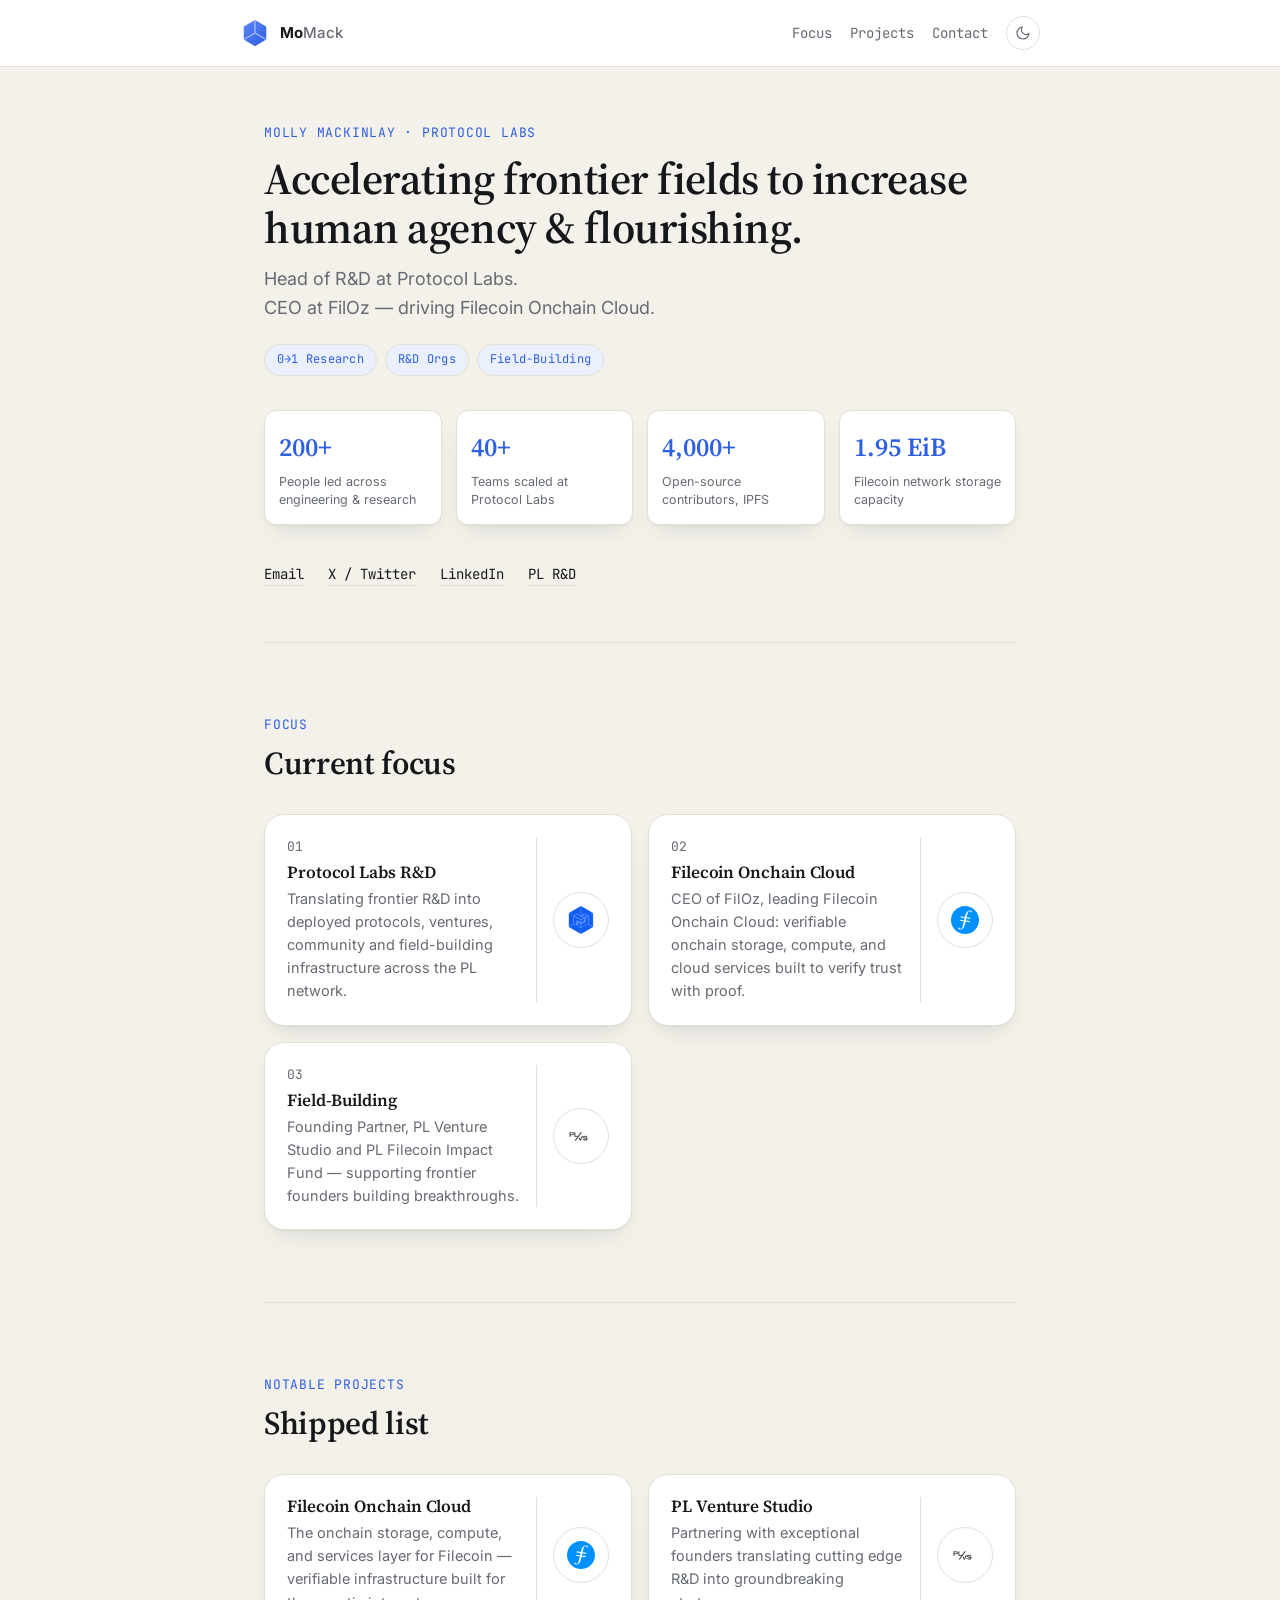
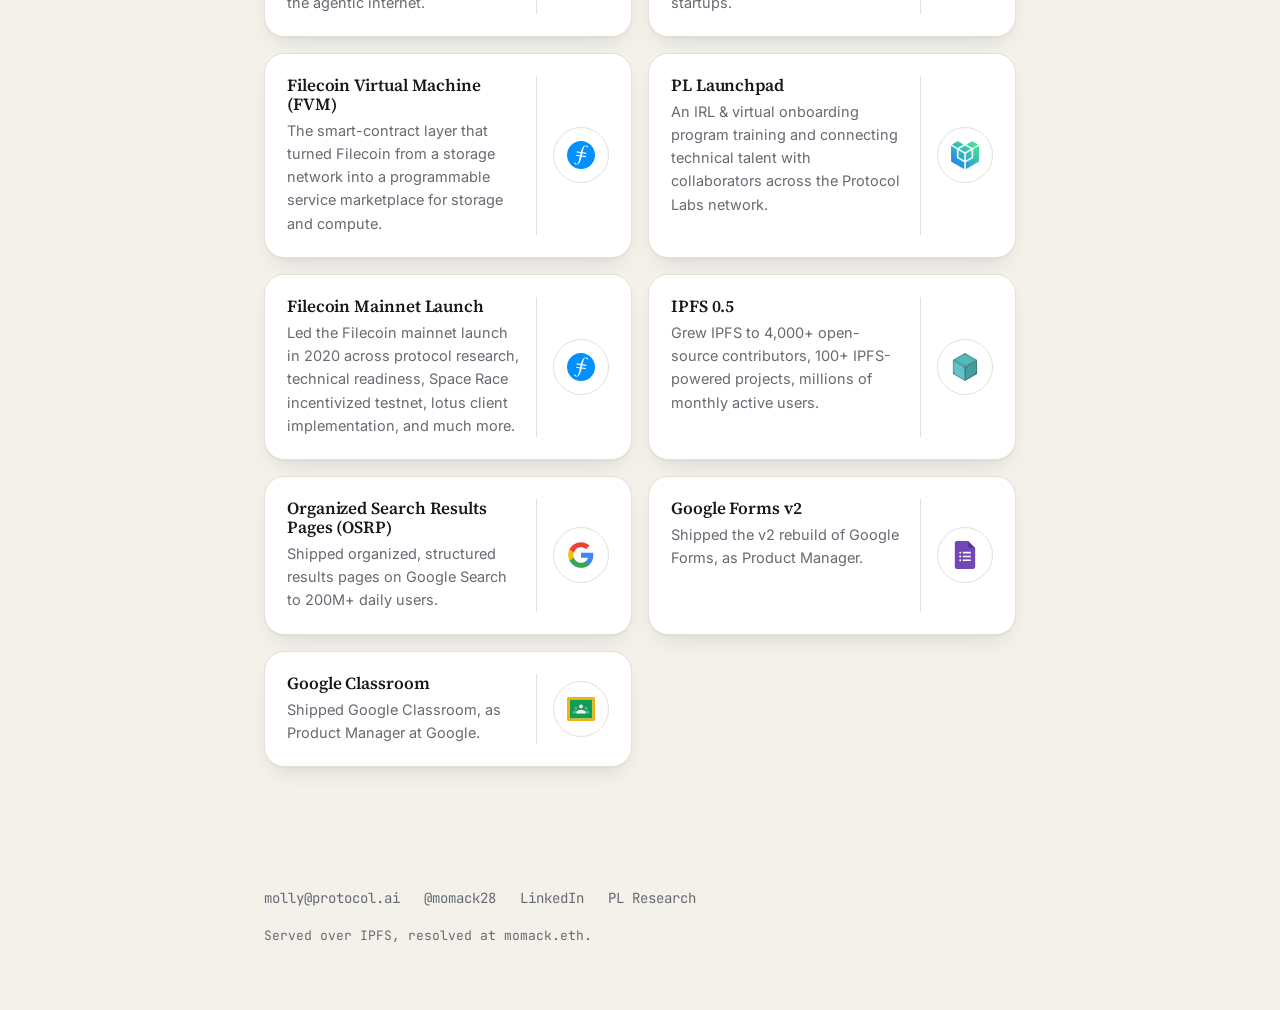
==== commit 69c6b214: "Use real PL Launchpad and PLVS marks instead of the shared PL hexagon PL Launchpad and PL Venture St" ====
--- a/version3/index.html
+++ b/version3/index.html
@@ -208,7 +208,7 @@
           </div>
           <div class="card-divider"></div>
           <div class="card-icon">
-            <svg class="icon-svg"><use href="#logo-pl"></use></svg>
+            <img class="icon-svg" src="logos/plvs.jpg" alt="PL Venture Studio">
           </div>
         </a>
       </div>
@@ -245,7 +245,7 @@
           </div>
           <div class="profile-divider"></div>
           <div class="profile-icon">
-            <svg class="icon-svg"><use href="#logo-pl"></use></svg>
+            <img class="icon-svg" src="logos/plvs.jpg" alt="PL Venture Studio">
           </div>
         </a>
         <a class="profile" href="https://fvm.filecoin.io" target="_blank" rel="noopener">
@@ -272,7 +272,7 @@
           </div>
           <div class="profile-divider"></div>
           <div class="profile-icon">
-            <svg class="icon-svg"><use href="#logo-pl"></use></svg>
+            <img class="icon-svg" src="logos/pl-launchpad.png" alt="PL Launchpad">
           </div>
         </a>
         <a class="profile" href="https://filecoin.io/blog/posts/filecoin-mainnet-is-live/" target="_blank" rel="noopener">
--- a/version3/style.css
+++ b/version3/style.css
@@ -326,6 +326,7 @@
   display: block;
   width: 28px;
   height: 28px;
+  object-fit: contain;
 }
 
 /* Footer */
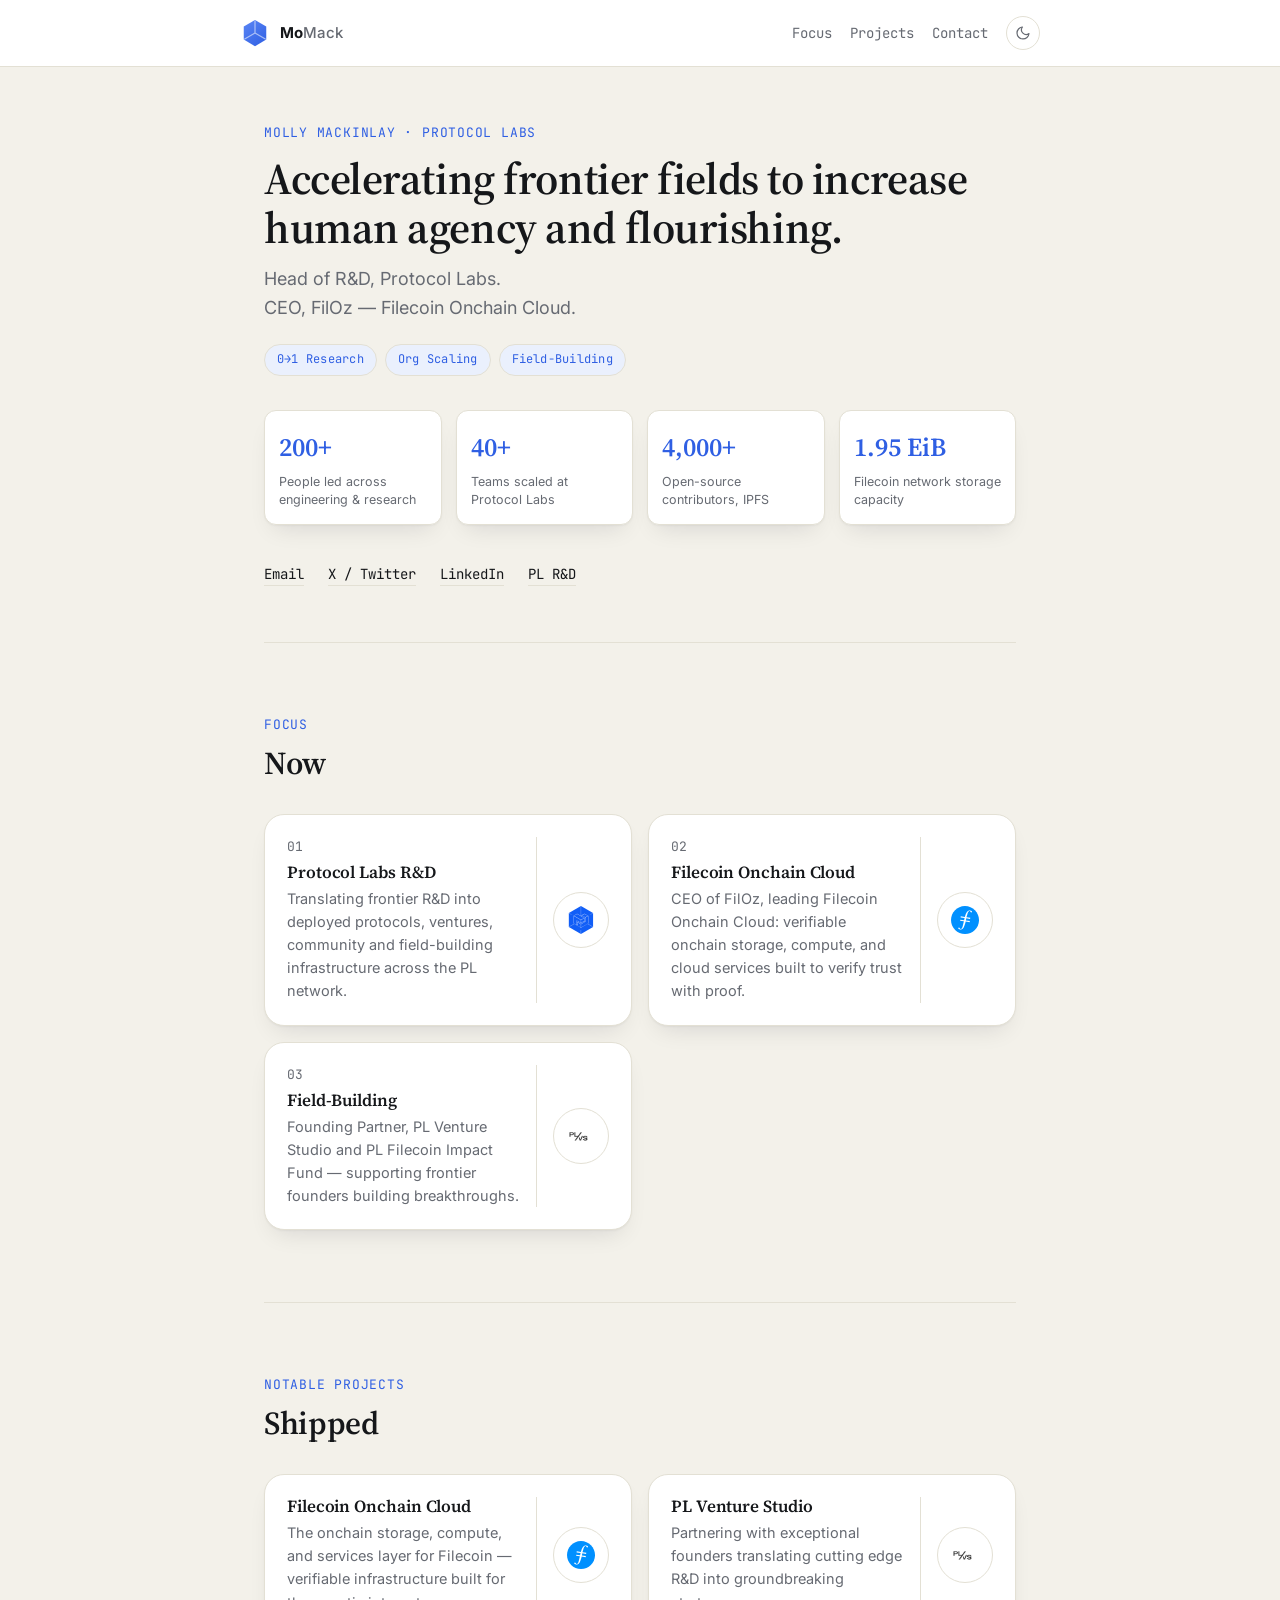
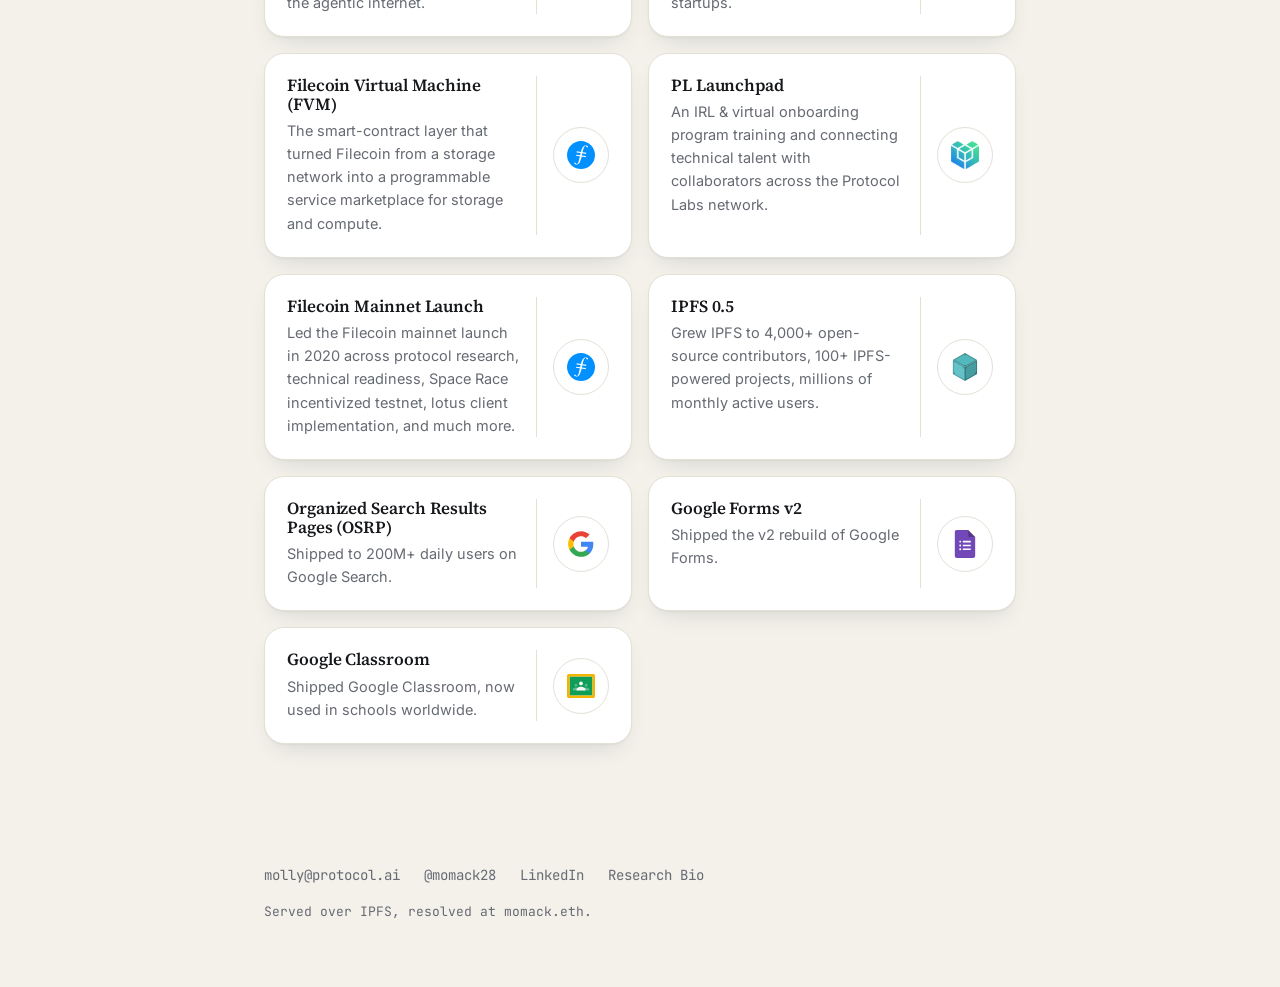
==== commit a9cc6994: "Rewire 3 card links, audit copy for redundancy against founder-site bar Link changes: - OSRP card no" ====
--- a/version3/index.html
+++ b/version3/index.html
@@ -132,20 +132,20 @@
     ============================================================= -->
     <section class="hero">
       <p class="eyebrow">Molly Mackinlay &middot; Protocol Labs</p>
-      <h1>Accelerating frontier fields to increase human agency & flourishing.</h1>
-      <p class="role">Head of R&amp;D at Protocol Labs.<br>
-         CEO at FilOz — driving Filecoin Onchain Cloud.</p>
+      <h1>Accelerating frontier fields to increase human agency and flourishing.</h1>
+      <p class="role">Head of R&amp;D, Protocol Labs.<br>
+         CEO, FilOz — Filecoin Onchain Cloud.</p>
       <div class="pill-row">
         <span class="pill">0&rarr;1 Research</span>
-        <span class="pill">R&amp;D Orgs</span>
+        <span class="pill">Org Scaling</span>
         <span class="pill">Field-Building</span>
       </div>
       <div class="stats">
-        <a class="stat" href="https://research.protocol.ai/authors/molly-mackinlay/" target="_blank" rel="noopener">
+        <a class="stat" href="https://os.pl.xyz/members" target="_blank" rel="noopener">
           <p class="stat-number">200+</p>
           <p class="stat-label">People led across engineering &amp; research</p>
         </a>
-        <a class="stat" href="https://research.protocol.ai/authors/molly-mackinlay/" target="_blank" rel="noopener">
+        <a class="stat" href="https://os.pl.xyz/teams" target="_blank" rel="noopener">
           <p class="stat-number">40+</p>
           <p class="stat-label">Teams scaled at Protocol Labs</p>
         </a>
@@ -175,7 +175,7 @@
     ============================================================= -->
     <section id="focus" class="section">
       <p class="eyebrow">Focus</p>
-      <h2>Current focus</h2>
+      <h2>Now</h2>
       <div class="grid">
         <a class="card" href="https://plrd.org" target="_blank" rel="noopener">
           <div class="card-body">
@@ -221,7 +221,7 @@
     ============================================================= -->
     <section id="projects" class="section">
       <p class="eyebrow">Notable Projects</p>
-      <h2>Shipped list</h2>
+      <h2>Shipped</h2>
       <div class="profiles">
         <a class="profile" href="https://www.filecoin.io/blog/filecoin-onchain-cloud-is-live-on-mainnet" target="_blank" rel="noopener">
           <div class="profile-body">
@@ -302,11 +302,11 @@
             <svg class="icon-svg"><use href="#logo-ipfs"></use></svg>
           </div>
         </a>
-        <a class="profile" href="https://developers.google.com/search/docs/appearance/structured-data/search-gallery" target="_blank" rel="noopener">
+        <a class="profile" href="https://blog.google/products-and-platforms/products/search/helping-you-along-your-search-journeys/" target="_blank" rel="noopener">
           <div class="profile-body">
             <h3>Organized Search Results Pages (OSRP)</h3>
             <p>
-              Shipped organized, structured results pages on Google Search to 200M+ daily users.
+              Shipped to 200M+ daily users on Google Search.
             </p>
           </div>
           <div class="profile-divider"></div>
@@ -318,7 +318,7 @@
           <div class="profile-body">
             <h3>Google Forms v2</h3>
             <p>
-              Shipped the v2 rebuild of Google Forms, as Product Manager.
+              Shipped the v2 rebuild of Google Forms.
             </p>
           </div>
           <div class="profile-divider"></div>
@@ -330,7 +330,7 @@
           <div class="profile-body">
             <h3>Google Classroom</h3>
             <p>
-              Shipped Google Classroom, as Product Manager at Google.
+              Shipped Google Classroom, now used in schools worldwide.
             </p>
           </div>
           <div class="profile-divider"></div>
@@ -340,8 +340,6 @@
         </a>
       </div>
     </section>
-
-    
 
   </main>
 
@@ -354,7 +352,7 @@
       <a href="mailto:molly@protocol.ai">molly@protocol.ai</a>
       <a href="https://twitter.com/momack28">@momack28</a>
       <a href="https://www.linkedin.com/in/mollymackinlay/">LinkedIn</a>
-      <a href="https://research.protocol.ai/authors/molly-mackinlay/">PL Research</a>
+      <a href="https://research.protocol.ai/authors/molly-mackinlay/">Research Bio</a>
     </div>
     <p class="footer-note">Served over IPFS, resolved at momack.eth.</p>
   </footer>
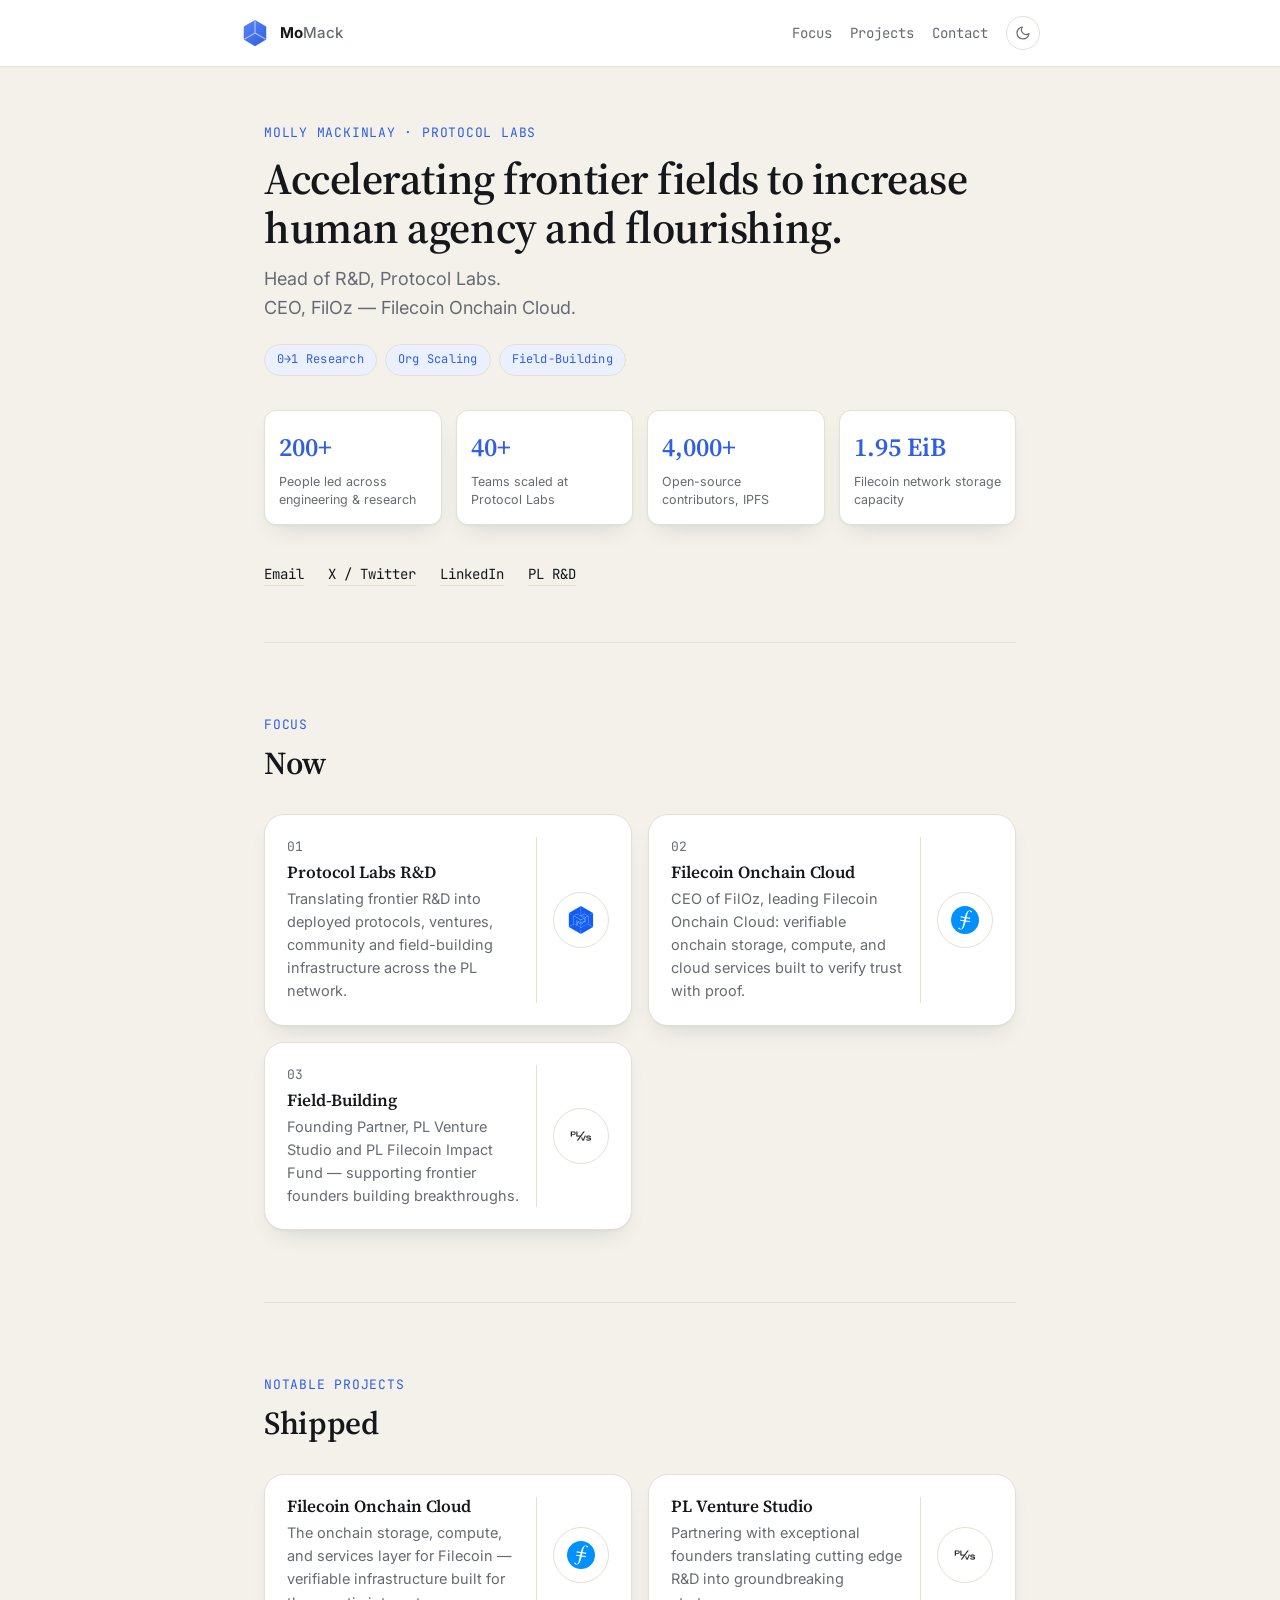
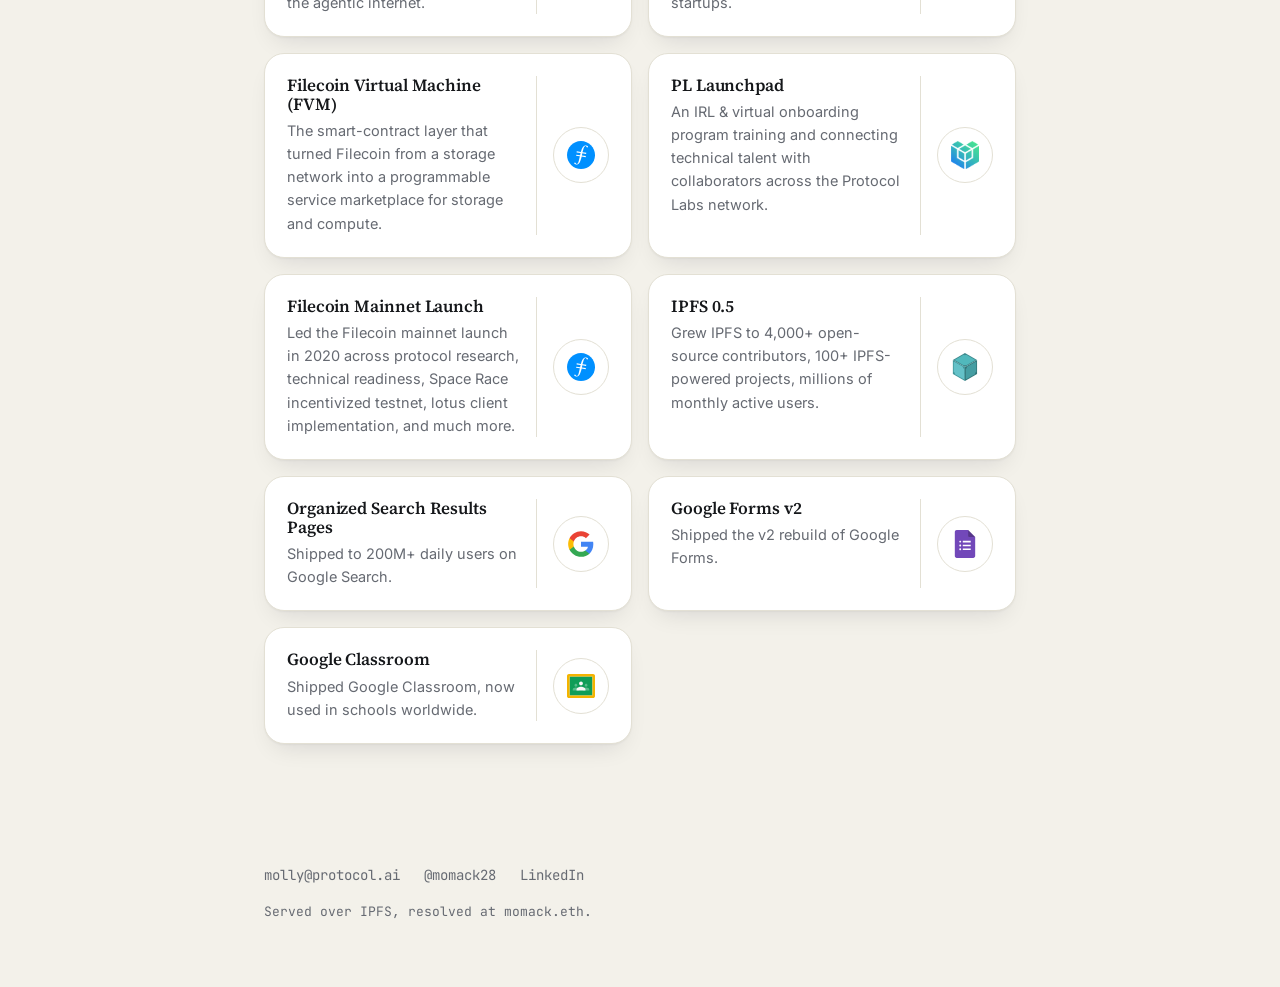
==== commit aa2f8b2b: "Trim PLVS logo, drop OSRP parens, remove footer Research Bio link - The PLVS mark was off-center in " ====
--- a/version3/index.html
+++ b/version3/index.html
@@ -208,7 +208,7 @@
           </div>
           <div class="card-divider"></div>
           <div class="card-icon">
-            <img class="icon-svg" src="logos/plvs.jpg" alt="PL Venture Studio">
+            <img class="icon-svg" src="logos/plvs.png" alt="PL Venture Studio">
           </div>
         </a>
       </div>
@@ -245,7 +245,7 @@
           </div>
           <div class="profile-divider"></div>
           <div class="profile-icon">
-            <img class="icon-svg" src="logos/plvs.jpg" alt="PL Venture Studio">
+            <img class="icon-svg" src="logos/plvs.png" alt="PL Venture Studio">
           </div>
         </a>
         <a class="profile" href="https://fvm.filecoin.io" target="_blank" rel="noopener">
@@ -304,7 +304,7 @@
         </a>
         <a class="profile" href="https://blog.google/products-and-platforms/products/search/helping-you-along-your-search-journeys/" target="_blank" rel="noopener">
           <div class="profile-body">
-            <h3>Organized Search Results Pages (OSRP)</h3>
+            <h3>Organized Search Results Pages</h3>
             <p>
               Shipped to 200M+ daily users on Google Search.
             </p>
@@ -352,7 +352,6 @@
       <a href="mailto:molly@protocol.ai">molly@protocol.ai</a>
       <a href="https://twitter.com/momack28">@momack28</a>
       <a href="https://www.linkedin.com/in/mollymackinlay/">LinkedIn</a>
-      <a href="https://research.protocol.ai/authors/molly-mackinlay/">Research Bio</a>
     </div>
     <p class="footer-note">Served over IPFS, resolved at momack.eth.</p>
   </footer>
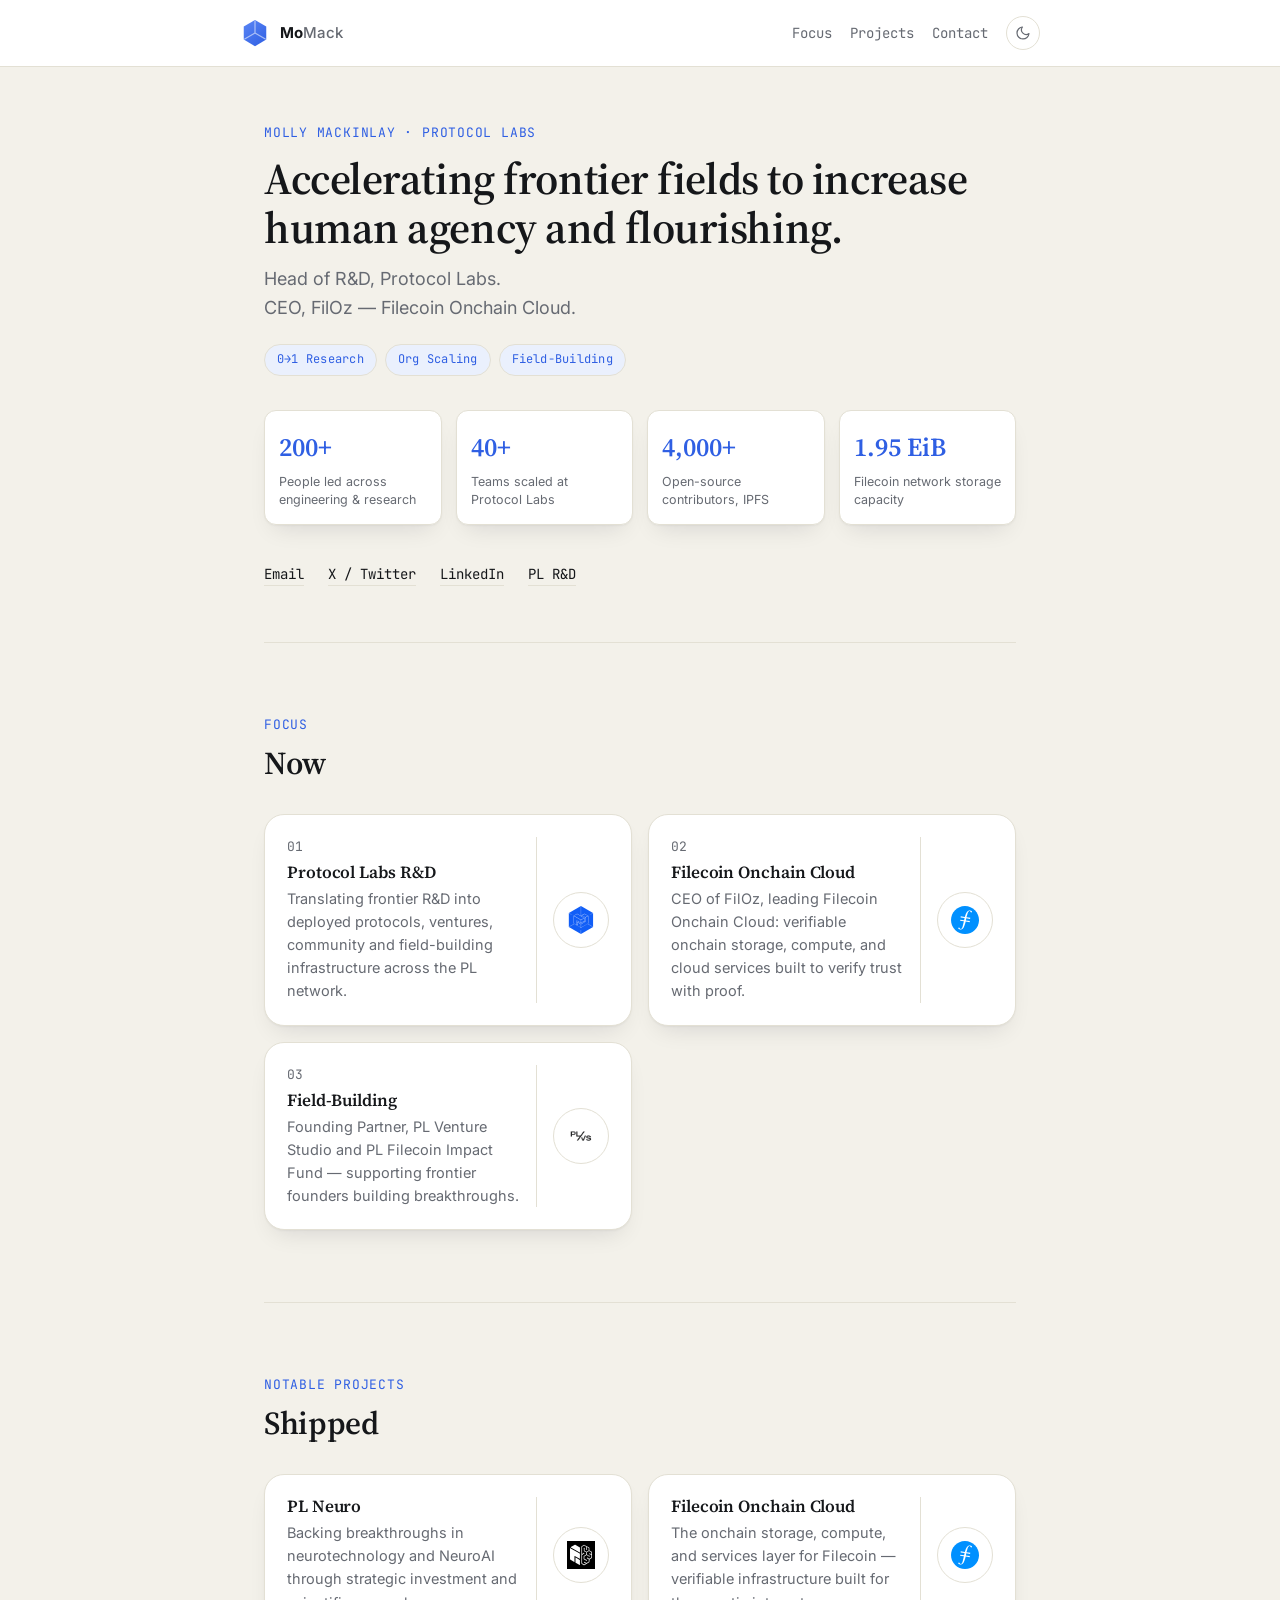
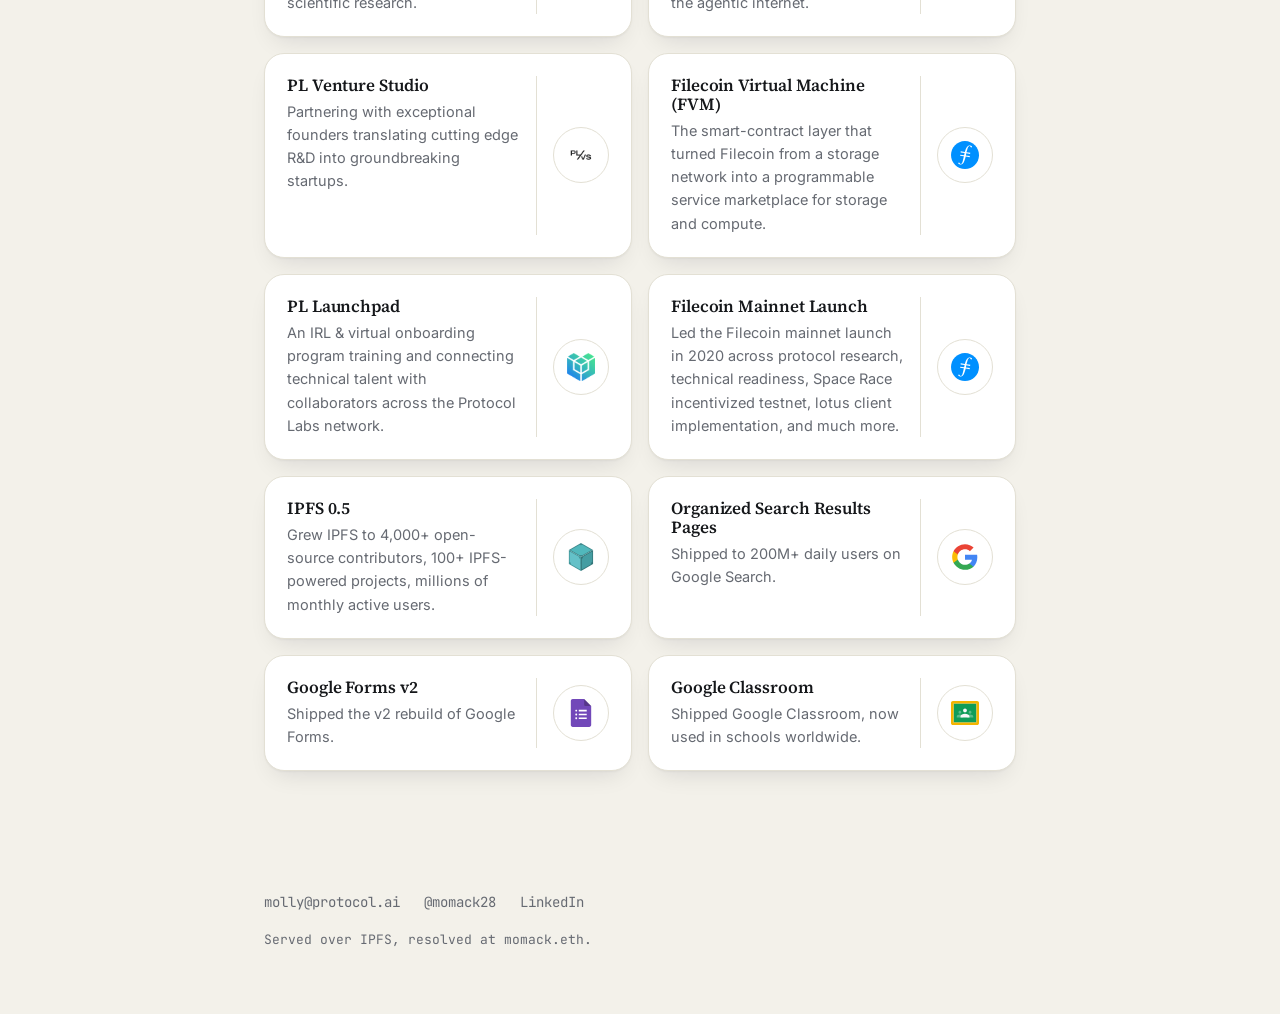
==== commit 560378bc: "Add PL Neuro as the top Notable Projects card Links to plneuro.xyz. Description adapted from their o" ====
--- a/version3/index.html
+++ b/version3/index.html
@@ -93,6 +93,13 @@
         C381.6,286.7,333.9,263.2,289.5,263.2z"/>
       <path fill="#F4B400" d="M539.5,0h-500C17.7,0,0,17.7,0,39.5v421.1C0,482.3,17.7,500,39.5,500h500c21.8,0,39.5-17.7,39.5-39.5V39.5
         C578.9,17.7,561.3,0,539.5,0z M526.3,447.4H52.6V52.6h473.7V447.4z"/>
+    </symbol>
+    <symbol id="logo-plneuro" viewBox="0 0 260 260">
+      <rect width="260" height="260" fill="black"/>
+      <path d="M119.977 120.032L119.798 164.754C119.798 165.682 118.802 166.267 118.005 165.803L71.8774 139.135C70.8218 138.53 69.4874 139.297 69.4874 140.527V193.217C69.4874 194.447 68.1728 195.234 67.0973 194.609L29.5937 172.883C28.5979 172.319 27.9805 171.249 27.9805 170.079V67.6451C27.9805 66.4146 29.295 65.6278 30.3705 66.2532L118.344 117.228C119.379 117.793 119.977 118.862 119.977 120.032Z" fill="white"/>
+      <path d="M81.1681 154.015L118.412 175.756C119.396 176.318 119.986 177.381 119.986 178.544V222.287C119.986 223.511 118.688 224.293 117.625 223.671L80.3811 201.93C79.3973 201.348 78.8071 200.305 78.8071 199.142V155.419C78.8071 154.175 80.1056 153.393 81.1681 154.015Z" fill="white"/>
+      <path fill-rule="evenodd" clip-rule="evenodd" d="M120.303 60.6049C120.303 60.2761 120.127 59.9725 119.841 59.8098L76.4403 35.079C75.4406 34.5009 74.2409 34.5009 73.2611 35.0591L35.8105 56.4287C34.7308 57.0467 34.7308 58.5816 35.8105 59.1996L118.934 106.633C119.544 106.981 120.303 106.54 120.303 105.838V60.6049Z" fill="white"/>
+      <path d="M156.374 36.2598C157.465 35.6673 158.771 35.6157 159.906 36.1211L160.146 36.2383L205.45 60.1719C206.759 60.8638 207.578 62.2239 207.579 63.7051V87.1143L230.004 99.9297C231.249 100.641 232.018 101.965 232.018 103.398V153.869C232.018 155.218 231.338 156.476 230.209 157.214L209.212 170.942L207.605 194.252C207.515 195.551 206.798 196.726 205.683 197.398L160.331 224.781C158.999 225.585 157.322 225.543 156.033 224.675L135.537 210.871C134.434 210.129 133.773 208.886 133.773 207.557V52.7481C133.773 51.3784 134.475 50.1037 135.632 49.3711L156.143 36.3946L156.374 36.2598ZM139.935 53.9405V121.779L151.056 114.169C151.084 111.413 153.326 109.189 156.088 109.189C158.868 109.189 161.121 111.441 161.122 114.221C161.122 117 158.868 119.254 156.088 119.254C155.638 119.254 155.202 119.194 154.787 119.083L139.935 129.245V206.403L158.329 218.791L175.781 208.253L164.448 201.394C163.974 201.541 163.47 201.622 162.948 201.622C160.168 201.622 157.916 199.368 157.916 196.589C157.916 193.809 160.168 191.556 162.948 191.556C165.639 191.556 167.837 193.668 167.974 196.325L181.738 204.656L201.535 192.704L203.042 170.833L189.497 162.277C186.721 162.273 184.472 160.022 184.472 157.245C184.472 154.466 186.726 152.212 189.505 152.212C192.285 152.212 194.537 154.466 194.538 157.245C194.538 157.545 194.51 157.839 194.459 158.124L206.208 165.545L225.857 152.697V130.392L212.502 122.813C212.163 122.885 211.81 122.925 211.449 122.925C208.669 122.925 206.416 120.671 206.416 117.892C206.416 115.112 208.669 112.858 211.449 112.858C214.228 112.859 216.481 115.112 216.481 117.892C216.481 117.923 216.479 117.954 216.478 117.984L225.857 123.307V104.655L204.607 92.5127L185.315 104.996V125.151L203.17 136.312C203.87 135.944 204.666 135.734 205.511 135.734C208.291 135.734 210.544 137.988 210.544 140.768C210.544 143.547 208.291 145.801 205.511 145.801C203.152 145.801 201.173 144.178 200.627 141.988L182.587 130.713L160.875 143.896V164.851L177.733 174.894C178.497 174.425 179.397 174.155 180.359 174.155C183.138 174.156 185.392 176.409 185.392 179.189C185.392 181.968 183.138 184.222 180.359 184.222C178.138 184.222 176.253 182.783 175.585 180.786L156.665 169.515C155.455 168.794 154.713 167.489 154.713 166.081V142.677C154.714 141.281 155.442 139.986 156.635 139.262L179.153 125.59V105.201L158.688 94.9688C157.334 94.2919 156.479 92.9081 156.479 91.3946V70.9278C155.395 70.0046 154.706 68.6305 154.706 67.0948C154.706 64.3153 156.959 62.0617 159.739 62.0616C162.518 62.0616 164.772 64.3152 164.772 67.0948C164.772 68.7932 163.93 70.2936 162.641 71.2051V90.0557L182.057 99.7637L201.417 87.2374V65.0098L184.905 56.2862V72.0303C186.284 72.928 187.197 74.4834 187.197 76.252C187.197 79.0315 184.943 81.2852 182.164 81.2852C179.384 81.2851 177.131 79.0315 177.13 76.252C177.13 74.6657 177.865 73.2517 179.012 72.3292H178.743V53.0303L158.376 42.2715L139.935 53.9405Z" fill="white"/>
     </symbol>
   </svg>
 
@@ -223,6 +230,19 @@
       <p class="eyebrow">Notable Projects</p>
       <h2>Shipped</h2>
       <div class="profiles">
+        <a class="profile" href="https://plneuro.xyz" target="_blank" rel="noopener">
+          <div class="profile-body">
+            <h3>PL Neuro</h3>
+            <p>
+              Backing breakthroughs in neurotechnology and NeuroAI through
+              strategic investment and scientific research.
+            </p>
+          </div>
+          <div class="profile-divider"></div>
+          <div class="profile-icon">
+            <svg class="icon-svg"><use href="#logo-plneuro"></use></svg>
+          </div>
+        </a>
         <a class="profile" href="https://www.filecoin.io/blog/filecoin-onchain-cloud-is-live-on-mainnet" target="_blank" rel="noopener">
           <div class="profile-body">
             <h3>Filecoin Onchain Cloud</h3>
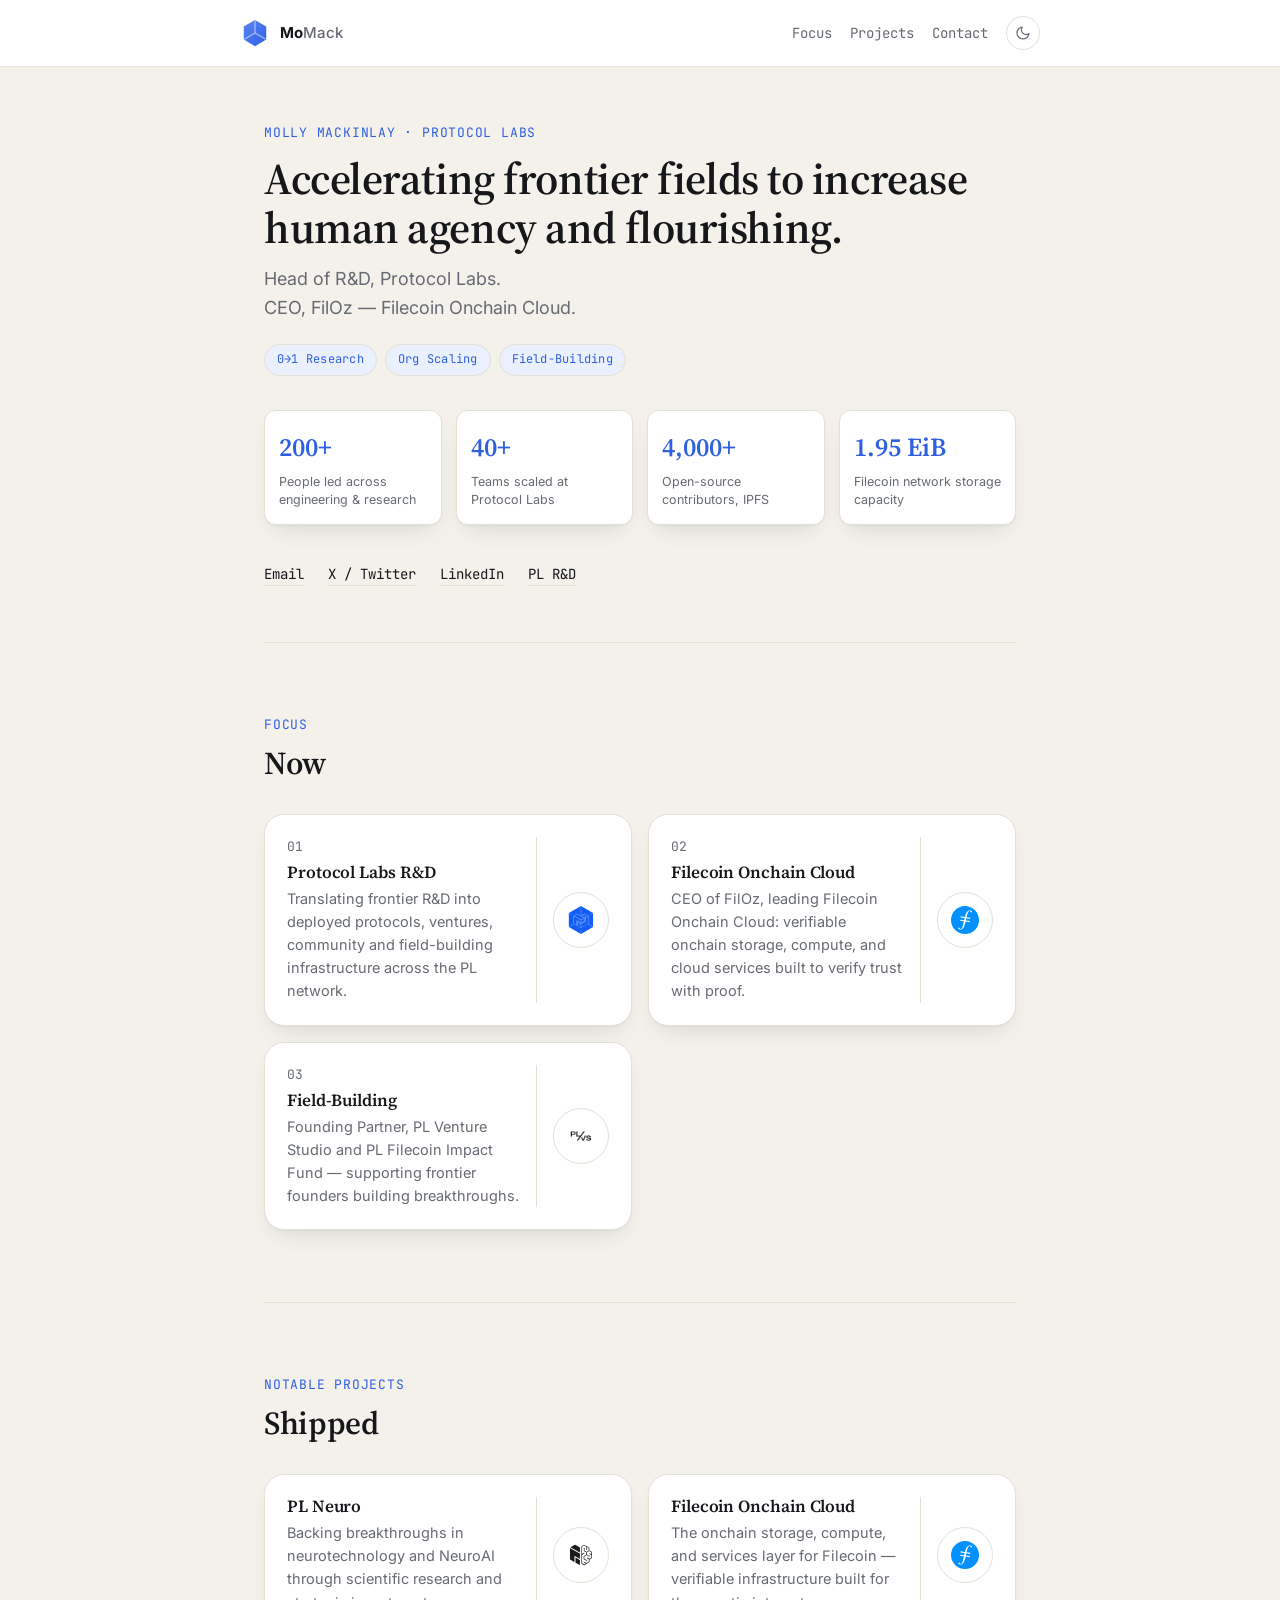
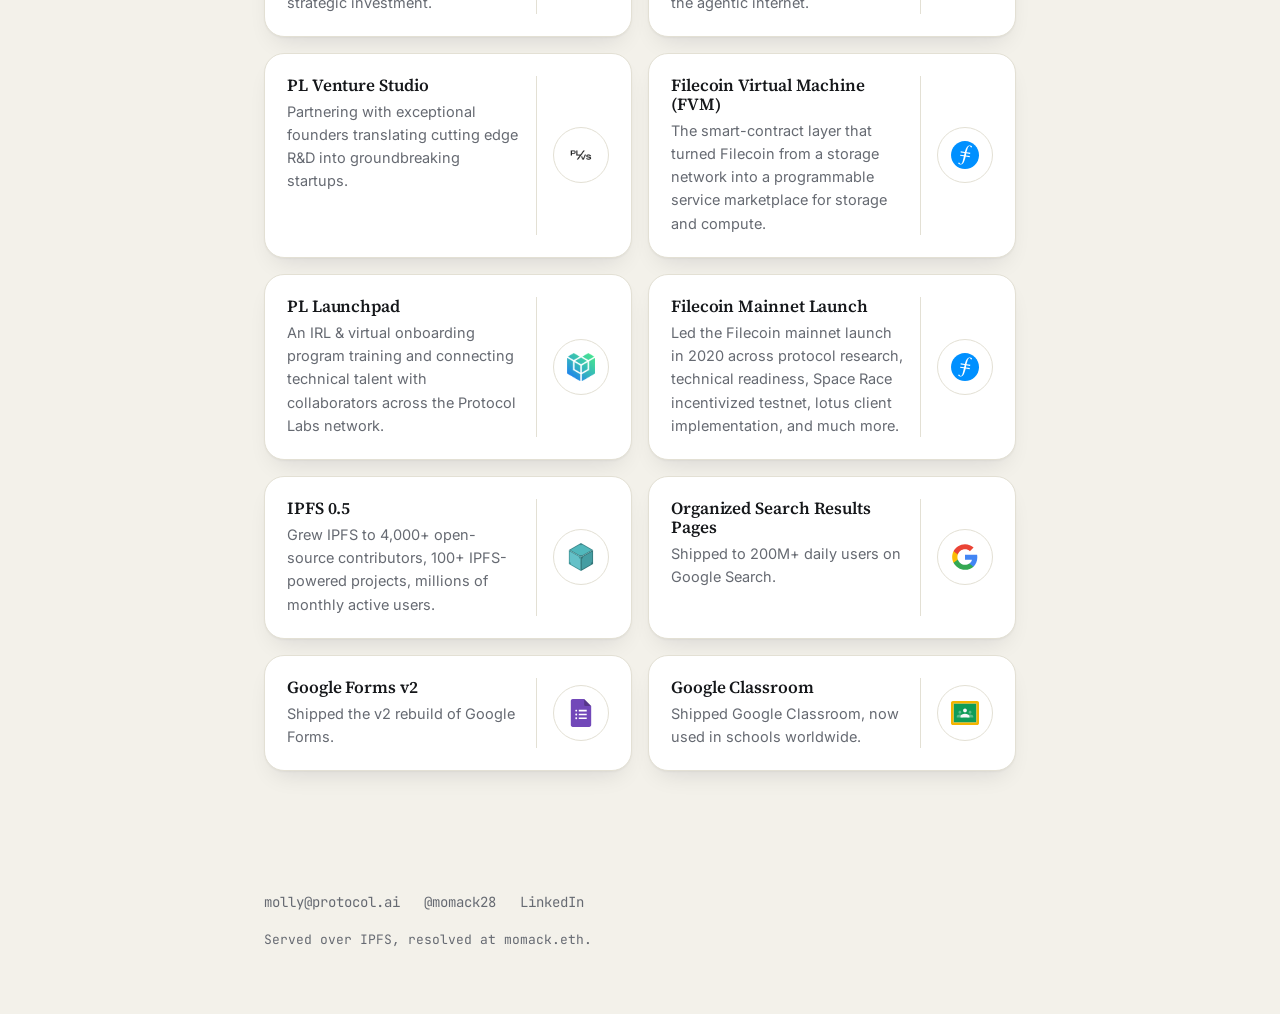
==== commit 604edd80: "Drop black square from PL Neuro glyph, swap description clause order - Removed the solid black backg" ====
--- a/version3/index.html
+++ b/version3/index.html
@@ -95,11 +95,10 @@
         C578.9,17.7,561.3,0,539.5,0z M526.3,447.4H52.6V52.6h473.7V447.4z"/>
     </symbol>
     <symbol id="logo-plneuro" viewBox="0 0 260 260">
-      <rect width="260" height="260" fill="black"/>
-      <path d="M119.977 120.032L119.798 164.754C119.798 165.682 118.802 166.267 118.005 165.803L71.8774 139.135C70.8218 138.53 69.4874 139.297 69.4874 140.527V193.217C69.4874 194.447 68.1728 195.234 67.0973 194.609L29.5937 172.883C28.5979 172.319 27.9805 171.249 27.9805 170.079V67.6451C27.9805 66.4146 29.295 65.6278 30.3705 66.2532L118.344 117.228C119.379 117.793 119.977 118.862 119.977 120.032Z" fill="white"/>
-      <path d="M81.1681 154.015L118.412 175.756C119.396 176.318 119.986 177.381 119.986 178.544V222.287C119.986 223.511 118.688 224.293 117.625 223.671L80.3811 201.93C79.3973 201.348 78.8071 200.305 78.8071 199.142V155.419C78.8071 154.175 80.1056 153.393 81.1681 154.015Z" fill="white"/>
-      <path fill-rule="evenodd" clip-rule="evenodd" d="M120.303 60.6049C120.303 60.2761 120.127 59.9725 119.841 59.8098L76.4403 35.079C75.4406 34.5009 74.2409 34.5009 73.2611 35.0591L35.8105 56.4287C34.7308 57.0467 34.7308 58.5816 35.8105 59.1996L118.934 106.633C119.544 106.981 120.303 106.54 120.303 105.838V60.6049Z" fill="white"/>
-      <path d="M156.374 36.2598C157.465 35.6673 158.771 35.6157 159.906 36.1211L160.146 36.2383L205.45 60.1719C206.759 60.8638 207.578 62.2239 207.579 63.7051V87.1143L230.004 99.9297C231.249 100.641 232.018 101.965 232.018 103.398V153.869C232.018 155.218 231.338 156.476 230.209 157.214L209.212 170.942L207.605 194.252C207.515 195.551 206.798 196.726 205.683 197.398L160.331 224.781C158.999 225.585 157.322 225.543 156.033 224.675L135.537 210.871C134.434 210.129 133.773 208.886 133.773 207.557V52.7481C133.773 51.3784 134.475 50.1037 135.632 49.3711L156.143 36.3946L156.374 36.2598ZM139.935 53.9405V121.779L151.056 114.169C151.084 111.413 153.326 109.189 156.088 109.189C158.868 109.189 161.121 111.441 161.122 114.221C161.122 117 158.868 119.254 156.088 119.254C155.638 119.254 155.202 119.194 154.787 119.083L139.935 129.245V206.403L158.329 218.791L175.781 208.253L164.448 201.394C163.974 201.541 163.47 201.622 162.948 201.622C160.168 201.622 157.916 199.368 157.916 196.589C157.916 193.809 160.168 191.556 162.948 191.556C165.639 191.556 167.837 193.668 167.974 196.325L181.738 204.656L201.535 192.704L203.042 170.833L189.497 162.277C186.721 162.273 184.472 160.022 184.472 157.245C184.472 154.466 186.726 152.212 189.505 152.212C192.285 152.212 194.537 154.466 194.538 157.245C194.538 157.545 194.51 157.839 194.459 158.124L206.208 165.545L225.857 152.697V130.392L212.502 122.813C212.163 122.885 211.81 122.925 211.449 122.925C208.669 122.925 206.416 120.671 206.416 117.892C206.416 115.112 208.669 112.858 211.449 112.858C214.228 112.859 216.481 115.112 216.481 117.892C216.481 117.923 216.479 117.954 216.478 117.984L225.857 123.307V104.655L204.607 92.5127L185.315 104.996V125.151L203.17 136.312C203.87 135.944 204.666 135.734 205.511 135.734C208.291 135.734 210.544 137.988 210.544 140.768C210.544 143.547 208.291 145.801 205.511 145.801C203.152 145.801 201.173 144.178 200.627 141.988L182.587 130.713L160.875 143.896V164.851L177.733 174.894C178.497 174.425 179.397 174.155 180.359 174.155C183.138 174.156 185.392 176.409 185.392 179.189C185.392 181.968 183.138 184.222 180.359 184.222C178.138 184.222 176.253 182.783 175.585 180.786L156.665 169.515C155.455 168.794 154.713 167.489 154.713 166.081V142.677C154.714 141.281 155.442 139.986 156.635 139.262L179.153 125.59V105.201L158.688 94.9688C157.334 94.2919 156.479 92.9081 156.479 91.3946V70.9278C155.395 70.0046 154.706 68.6305 154.706 67.0948C154.706 64.3153 156.959 62.0617 159.739 62.0616C162.518 62.0616 164.772 64.3152 164.772 67.0948C164.772 68.7932 163.93 70.2936 162.641 71.2051V90.0557L182.057 99.7637L201.417 87.2374V65.0098L184.905 56.2862V72.0303C186.284 72.928 187.197 74.4834 187.197 76.252C187.197 79.0315 184.943 81.2852 182.164 81.2852C179.384 81.2851 177.131 79.0315 177.13 76.252C177.13 74.6657 177.865 73.2517 179.012 72.3292H178.743V53.0303L158.376 42.2715L139.935 53.9405Z" fill="white"/>
+      <path d="M119.977 120.032L119.798 164.754C119.798 165.682 118.802 166.267 118.005 165.803L71.8774 139.135C70.8218 138.53 69.4874 139.297 69.4874 140.527V193.217C69.4874 194.447 68.1728 195.234 67.0973 194.609L29.5937 172.883C28.5979 172.319 27.9805 171.249 27.9805 170.079V67.6451C27.9805 66.4146 29.295 65.6278 30.3705 66.2532L118.344 117.228C119.379 117.793 119.977 118.862 119.977 120.032Z" fill="#1a1a1a"/>
+      <path d="M81.1681 154.015L118.412 175.756C119.396 176.318 119.986 177.381 119.986 178.544V222.287C119.986 223.511 118.688 224.293 117.625 223.671L80.3811 201.93C79.3973 201.348 78.8071 200.305 78.8071 199.142V155.419C78.8071 154.175 80.1056 153.393 81.1681 154.015Z" fill="#1a1a1a"/>
+      <path fill-rule="evenodd" clip-rule="evenodd" d="M120.303 60.6049C120.303 60.2761 120.127 59.9725 119.841 59.8098L76.4403 35.079C75.4406 34.5009 74.2409 34.5009 73.2611 35.0591L35.8105 56.4287C34.7308 57.0467 34.7308 58.5816 35.8105 59.1996L118.934 106.633C119.544 106.981 120.303 106.54 120.303 105.838V60.6049Z" fill="#1a1a1a"/>
+      <path d="M156.374 36.2598C157.465 35.6673 158.771 35.6157 159.906 36.1211L160.146 36.2383L205.45 60.1719C206.759 60.8638 207.578 62.2239 207.579 63.7051V87.1143L230.004 99.9297C231.249 100.641 232.018 101.965 232.018 103.398V153.869C232.018 155.218 231.338 156.476 230.209 157.214L209.212 170.942L207.605 194.252C207.515 195.551 206.798 196.726 205.683 197.398L160.331 224.781C158.999 225.585 157.322 225.543 156.033 224.675L135.537 210.871C134.434 210.129 133.773 208.886 133.773 207.557V52.7481C133.773 51.3784 134.475 50.1037 135.632 49.3711L156.143 36.3946L156.374 36.2598ZM139.935 53.9405V121.779L151.056 114.169C151.084 111.413 153.326 109.189 156.088 109.189C158.868 109.189 161.121 111.441 161.122 114.221C161.122 117 158.868 119.254 156.088 119.254C155.638 119.254 155.202 119.194 154.787 119.083L139.935 129.245V206.403L158.329 218.791L175.781 208.253L164.448 201.394C163.974 201.541 163.47 201.622 162.948 201.622C160.168 201.622 157.916 199.368 157.916 196.589C157.916 193.809 160.168 191.556 162.948 191.556C165.639 191.556 167.837 193.668 167.974 196.325L181.738 204.656L201.535 192.704L203.042 170.833L189.497 162.277C186.721 162.273 184.472 160.022 184.472 157.245C184.472 154.466 186.726 152.212 189.505 152.212C192.285 152.212 194.537 154.466 194.538 157.245C194.538 157.545 194.51 157.839 194.459 158.124L206.208 165.545L225.857 152.697V130.392L212.502 122.813C212.163 122.885 211.81 122.925 211.449 122.925C208.669 122.925 206.416 120.671 206.416 117.892C206.416 115.112 208.669 112.858 211.449 112.858C214.228 112.859 216.481 115.112 216.481 117.892C216.481 117.923 216.479 117.954 216.478 117.984L225.857 123.307V104.655L204.607 92.5127L185.315 104.996V125.151L203.17 136.312C203.87 135.944 204.666 135.734 205.511 135.734C208.291 135.734 210.544 137.988 210.544 140.768C210.544 143.547 208.291 145.801 205.511 145.801C203.152 145.801 201.173 144.178 200.627 141.988L182.587 130.713L160.875 143.896V164.851L177.733 174.894C178.497 174.425 179.397 174.155 180.359 174.155C183.138 174.156 185.392 176.409 185.392 179.189C185.392 181.968 183.138 184.222 180.359 184.222C178.138 184.222 176.253 182.783 175.585 180.786L156.665 169.515C155.455 168.794 154.713 167.489 154.713 166.081V142.677C154.714 141.281 155.442 139.986 156.635 139.262L179.153 125.59V105.201L158.688 94.9688C157.334 94.2919 156.479 92.9081 156.479 91.3946V70.9278C155.395 70.0046 154.706 68.6305 154.706 67.0948C154.706 64.3153 156.959 62.0617 159.739 62.0616C162.518 62.0616 164.772 64.3152 164.772 67.0948C164.772 68.7932 163.93 70.2936 162.641 71.2051V90.0557L182.057 99.7637L201.417 87.2374V65.0098L184.905 56.2862V72.0303C186.284 72.928 187.197 74.4834 187.197 76.252C187.197 79.0315 184.943 81.2852 182.164 81.2852C179.384 81.2851 177.131 79.0315 177.13 76.252C177.13 74.6657 177.865 73.2517 179.012 72.3292H178.743V53.0303L158.376 42.2715L139.935 53.9405Z" fill="#1a1a1a"/>
     </symbol>
   </svg>
 
@@ -235,7 +234,7 @@
             <h3>PL Neuro</h3>
             <p>
               Backing breakthroughs in neurotechnology and NeuroAI through
-              strategic investment and scientific research.
+              scientific research and strategic investment.
             </p>
           </div>
           <div class="profile-divider"></div>
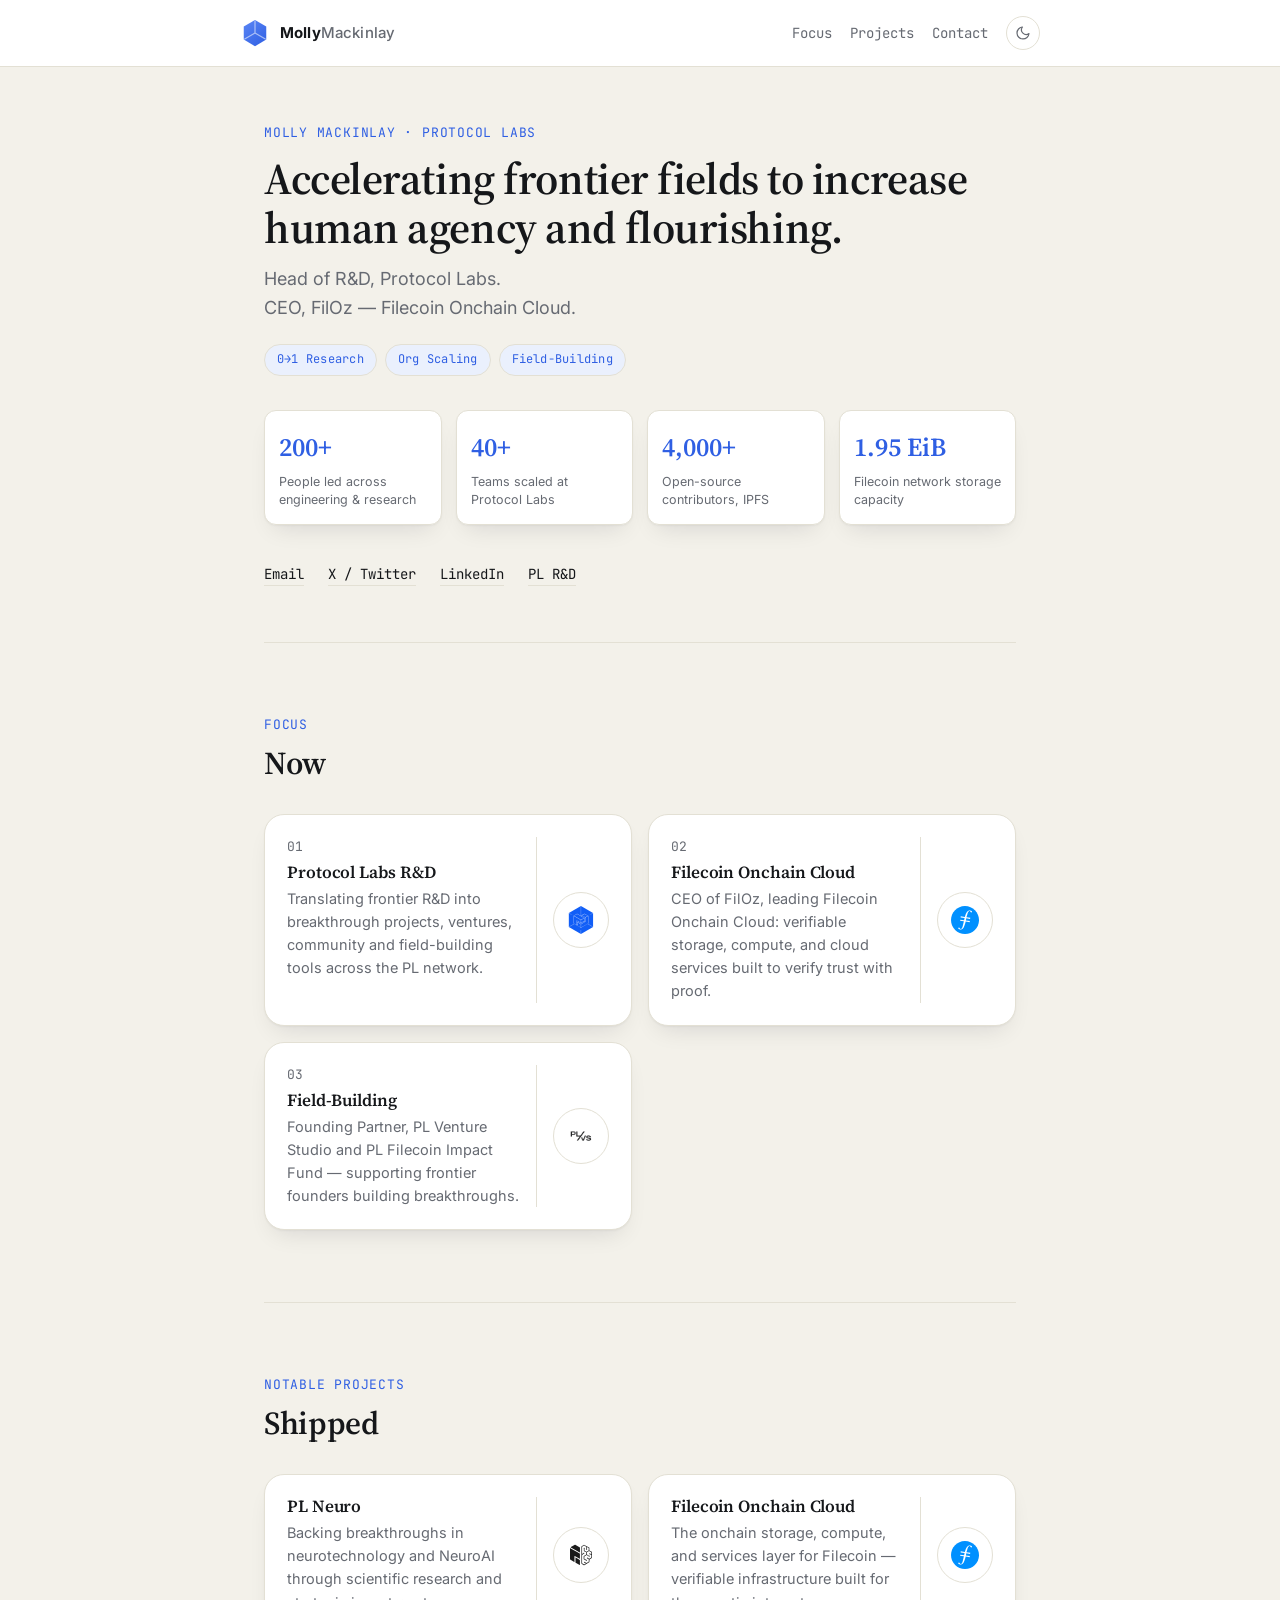
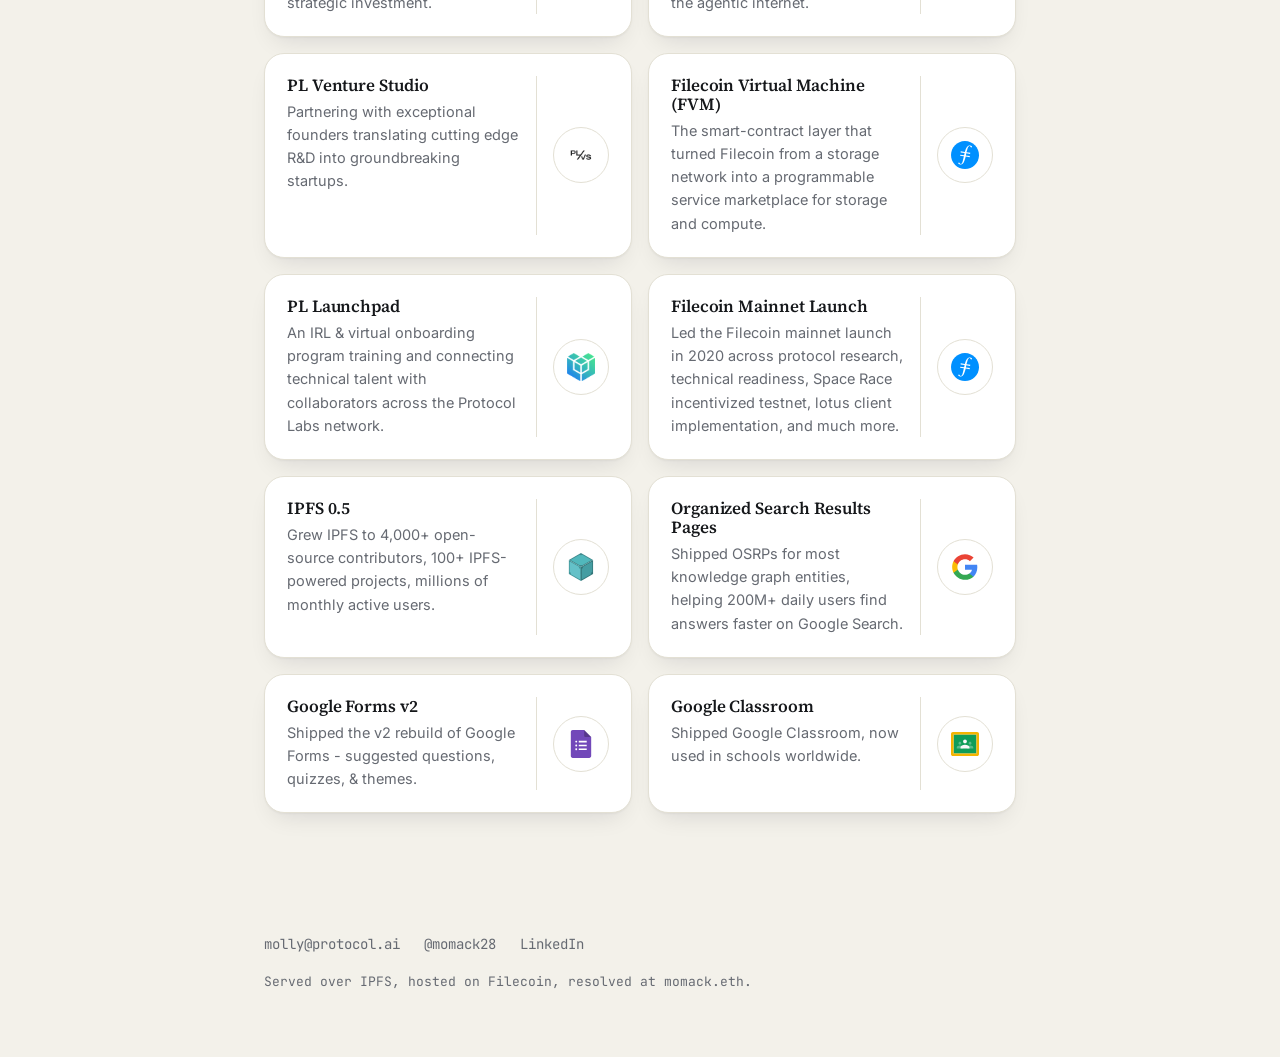
==== commit 052b9cba: "Apply batched suggestions from code review Co-authored-by: Molly <47838057+nalacateria@users.noreply" ====
--- a/version3/index.html
+++ b/version3/index.html
@@ -114,7 +114,7 @@
         <path d="M16 2 L28 9 L28 23 L16 30 L4 23 L4 9 Z" fill="url(#hex-grad)"/>
         <path d="M16 16 L16 3.2 M16 16 L27 22.4 M16 16 L5 22.4" stroke="#ffffff" stroke-opacity="0.55" stroke-width="1.3" stroke-linecap="round"/>
       </svg>
-      <span class="wordmark"><b>Mo</b><span>Mack</span></span>
+      <span class="wordmark"><b>Molly</b><span>Mackinlay</span></span>
     </a>
     <div class="topbar-right">
       <nav>
@@ -187,7 +187,7 @@
           <div class="card-body">
             <p class="tag">01</p>
             <h3>Protocol Labs R&amp;D</h3>
-            <p>Translating frontier R&D into deployed protocols, ventures, community and field-building infrastructure across the PL network.</p>
+            <p>Translating frontier R&D into breakthrough projects, ventures, community and field-building tools across the PL network.</p>
           </div>
           <div class="card-divider"></div>
           <div class="card-icon">
@@ -198,7 +198,7 @@
           <div class="card-body">
             <p class="tag">02</p>
             <h3>Filecoin Onchain Cloud</h3>
-            <p>CEO of FilOz, leading Filecoin Onchain Cloud: verifiable onchain
+            <p>CEO of FilOz, leading Filecoin Onchain Cloud: verifiable
                storage, compute, and cloud services built to verify trust with proof.</p>
           </div>
           <div class="card-divider"></div>
@@ -325,7 +325,7 @@
           <div class="profile-body">
             <h3>Organized Search Results Pages</h3>
             <p>
-              Shipped to 200M+ daily users on Google Search.
+              Shipped OSRPs for most knowledge graph entities, helping 200M+ daily users find answers faster on Google Search.
             </p>
           </div>
           <div class="profile-divider"></div>
@@ -337,7 +337,7 @@
           <div class="profile-body">
             <h3>Google Forms v2</h3>
             <p>
-              Shipped the v2 rebuild of Google Forms.
+              Shipped the v2 rebuild of Google Forms - suggested questions, quizzes, & themes.
             </p>
           </div>
           <div class="profile-divider"></div>
@@ -372,7 +372,7 @@
       <a href="https://twitter.com/momack28">@momack28</a>
       <a href="https://www.linkedin.com/in/mollymackinlay/">LinkedIn</a>
     </div>
-    <p class="footer-note">Served over IPFS, resolved at momack.eth.</p>
+    <p class="footer-note">Served over IPFS, hosted on Filecoin, resolved at momack.eth.</p>
   </footer>
 
   <script>
